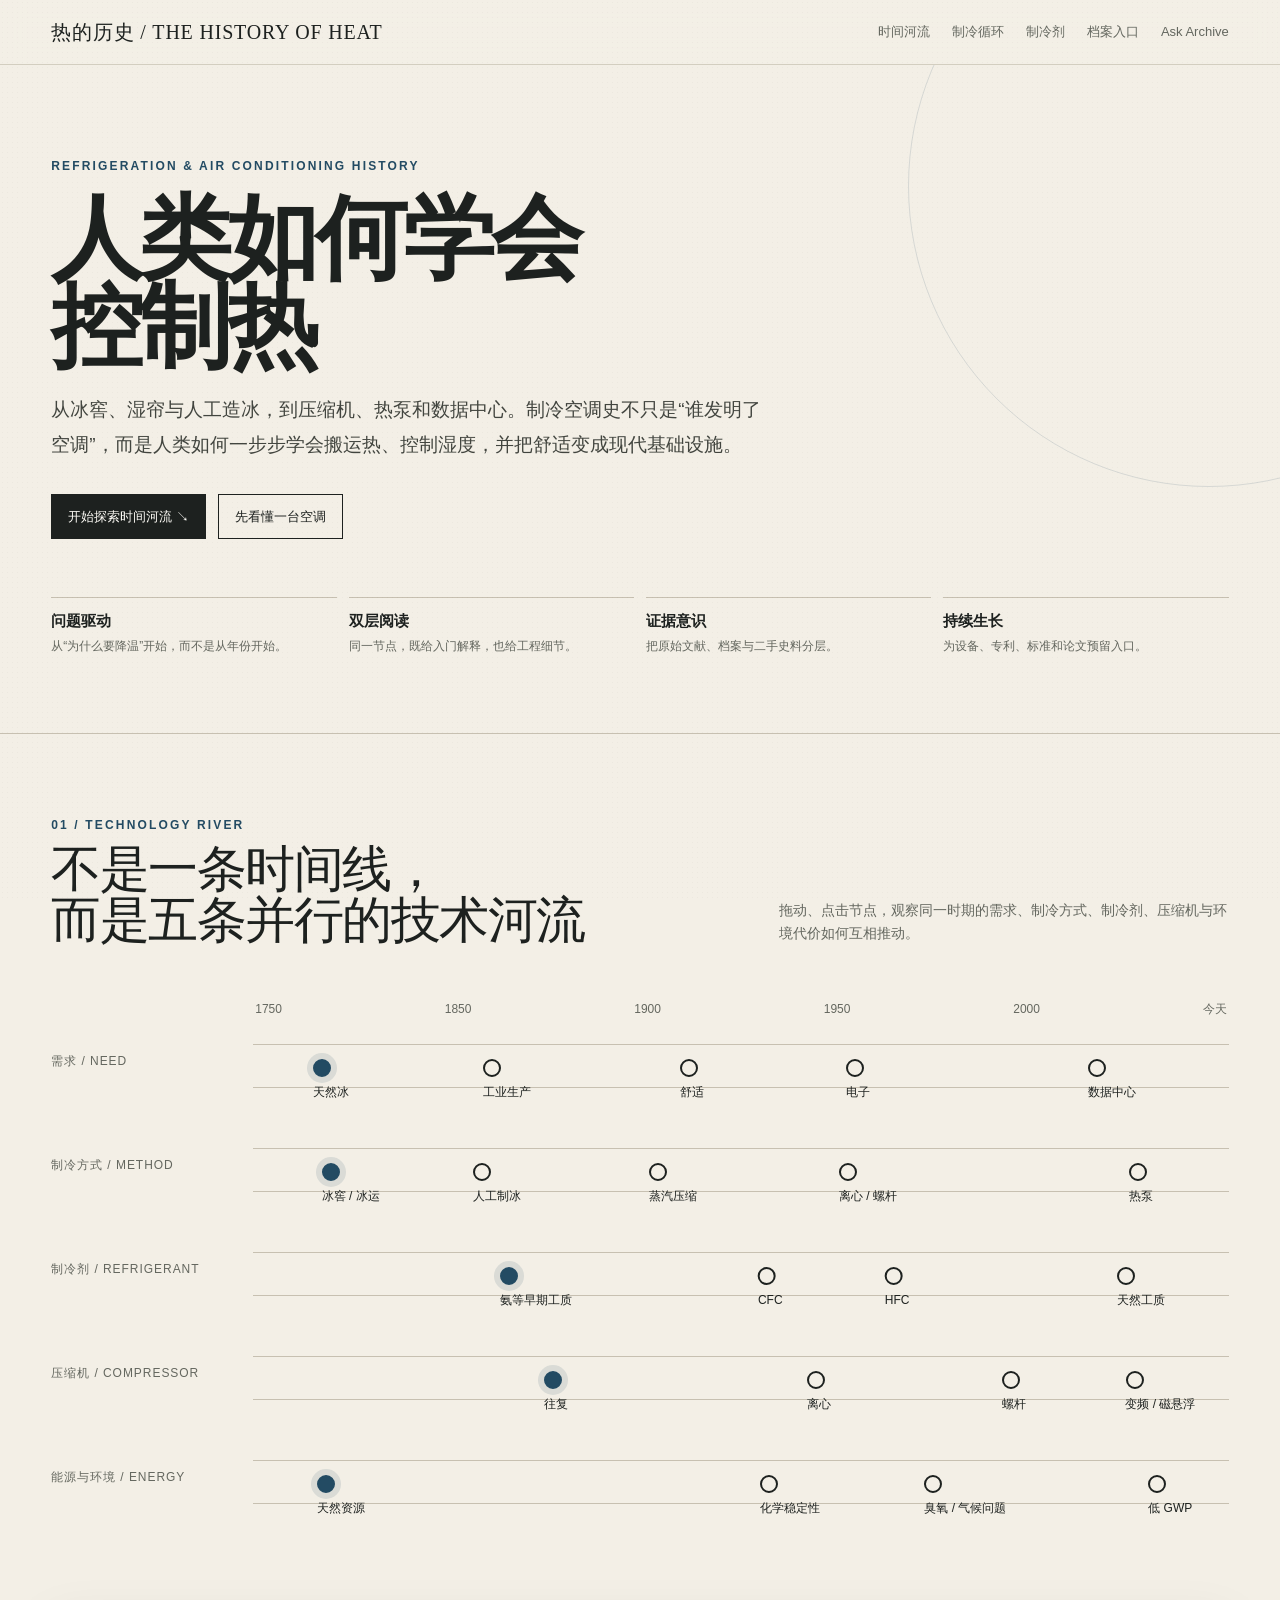
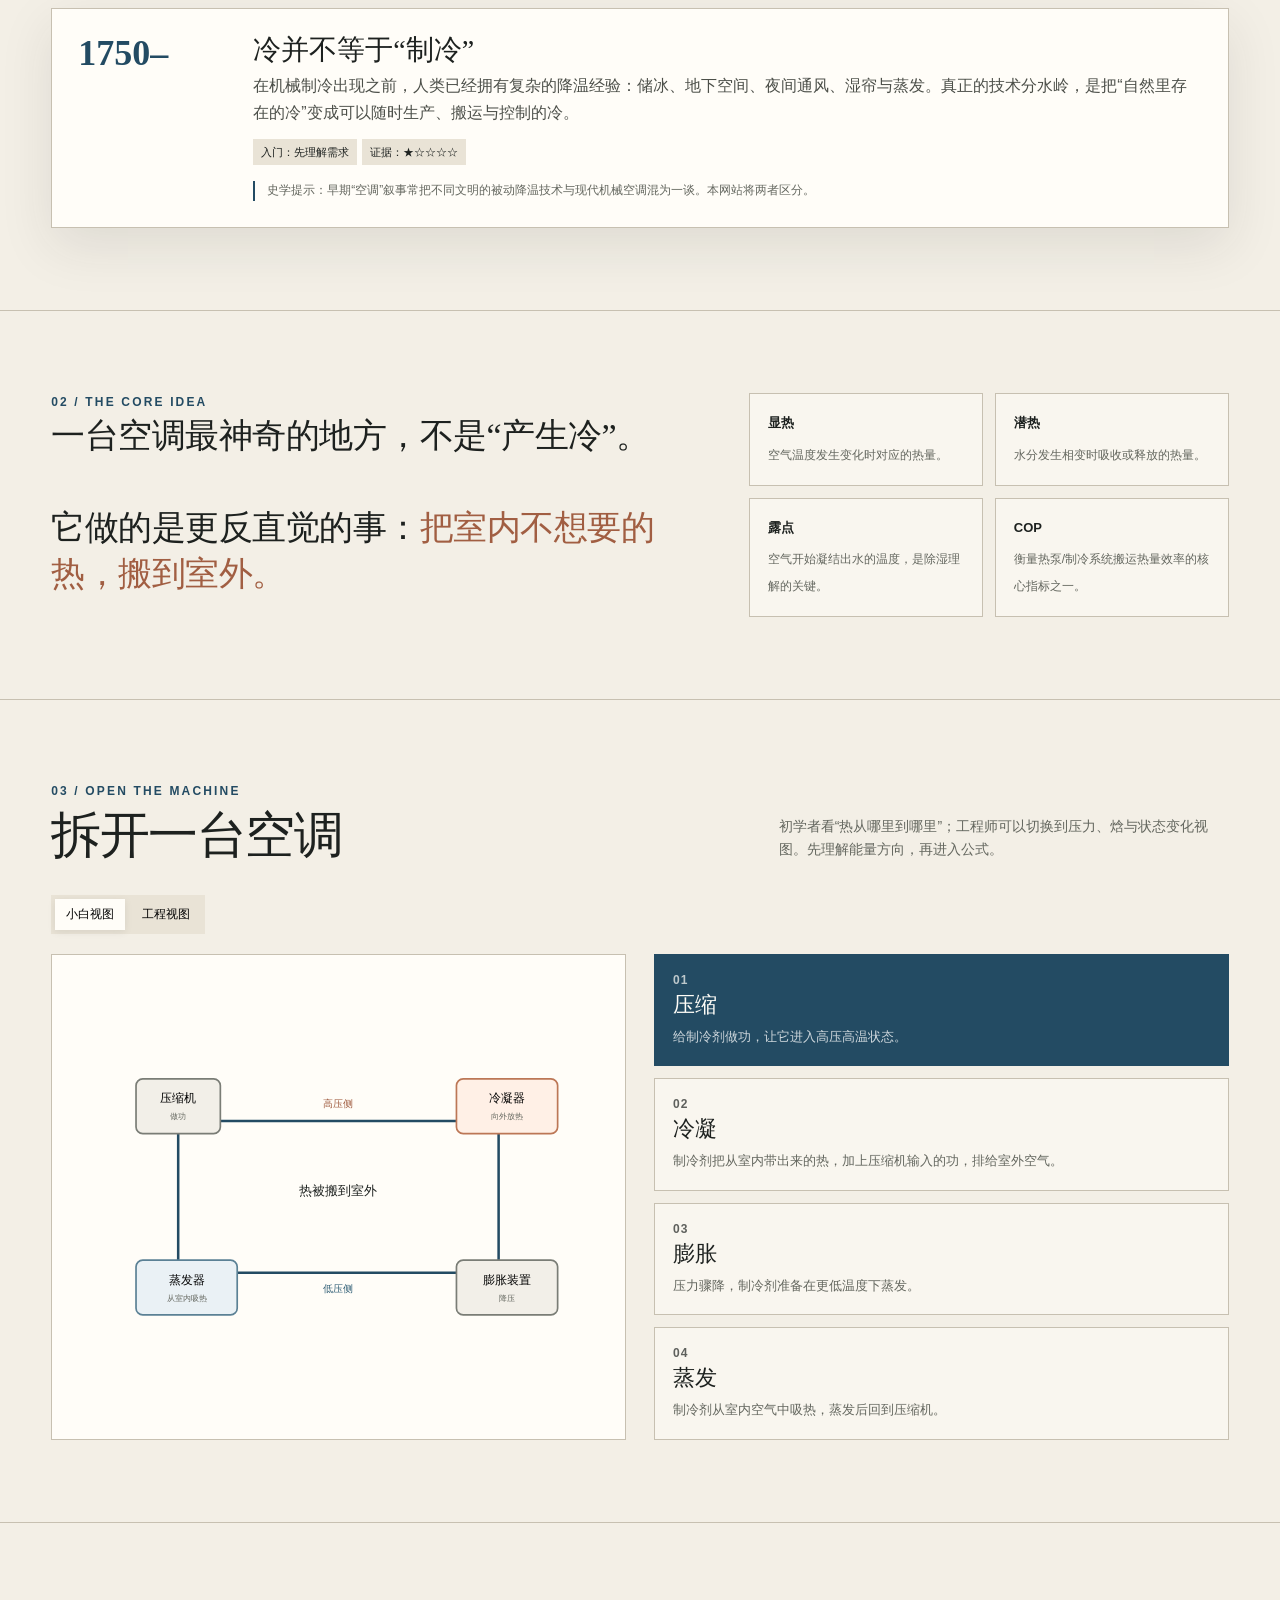
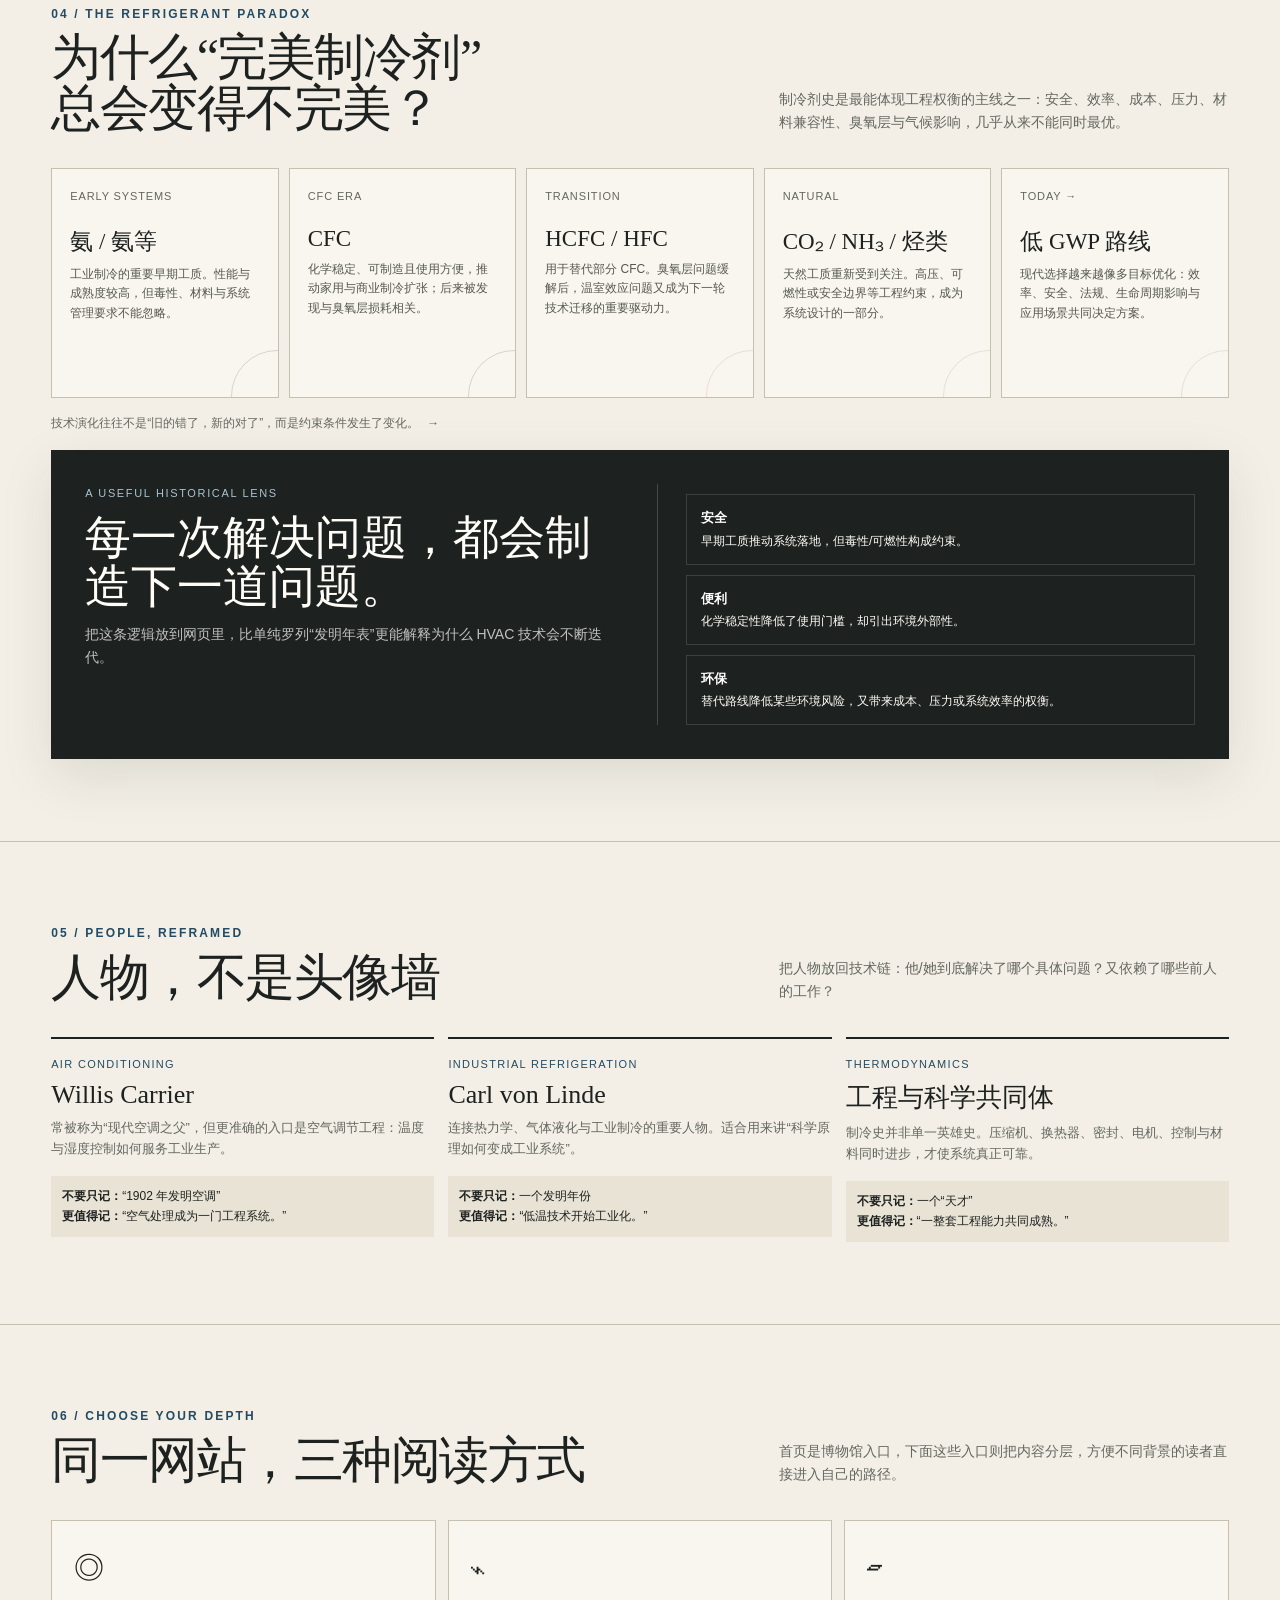
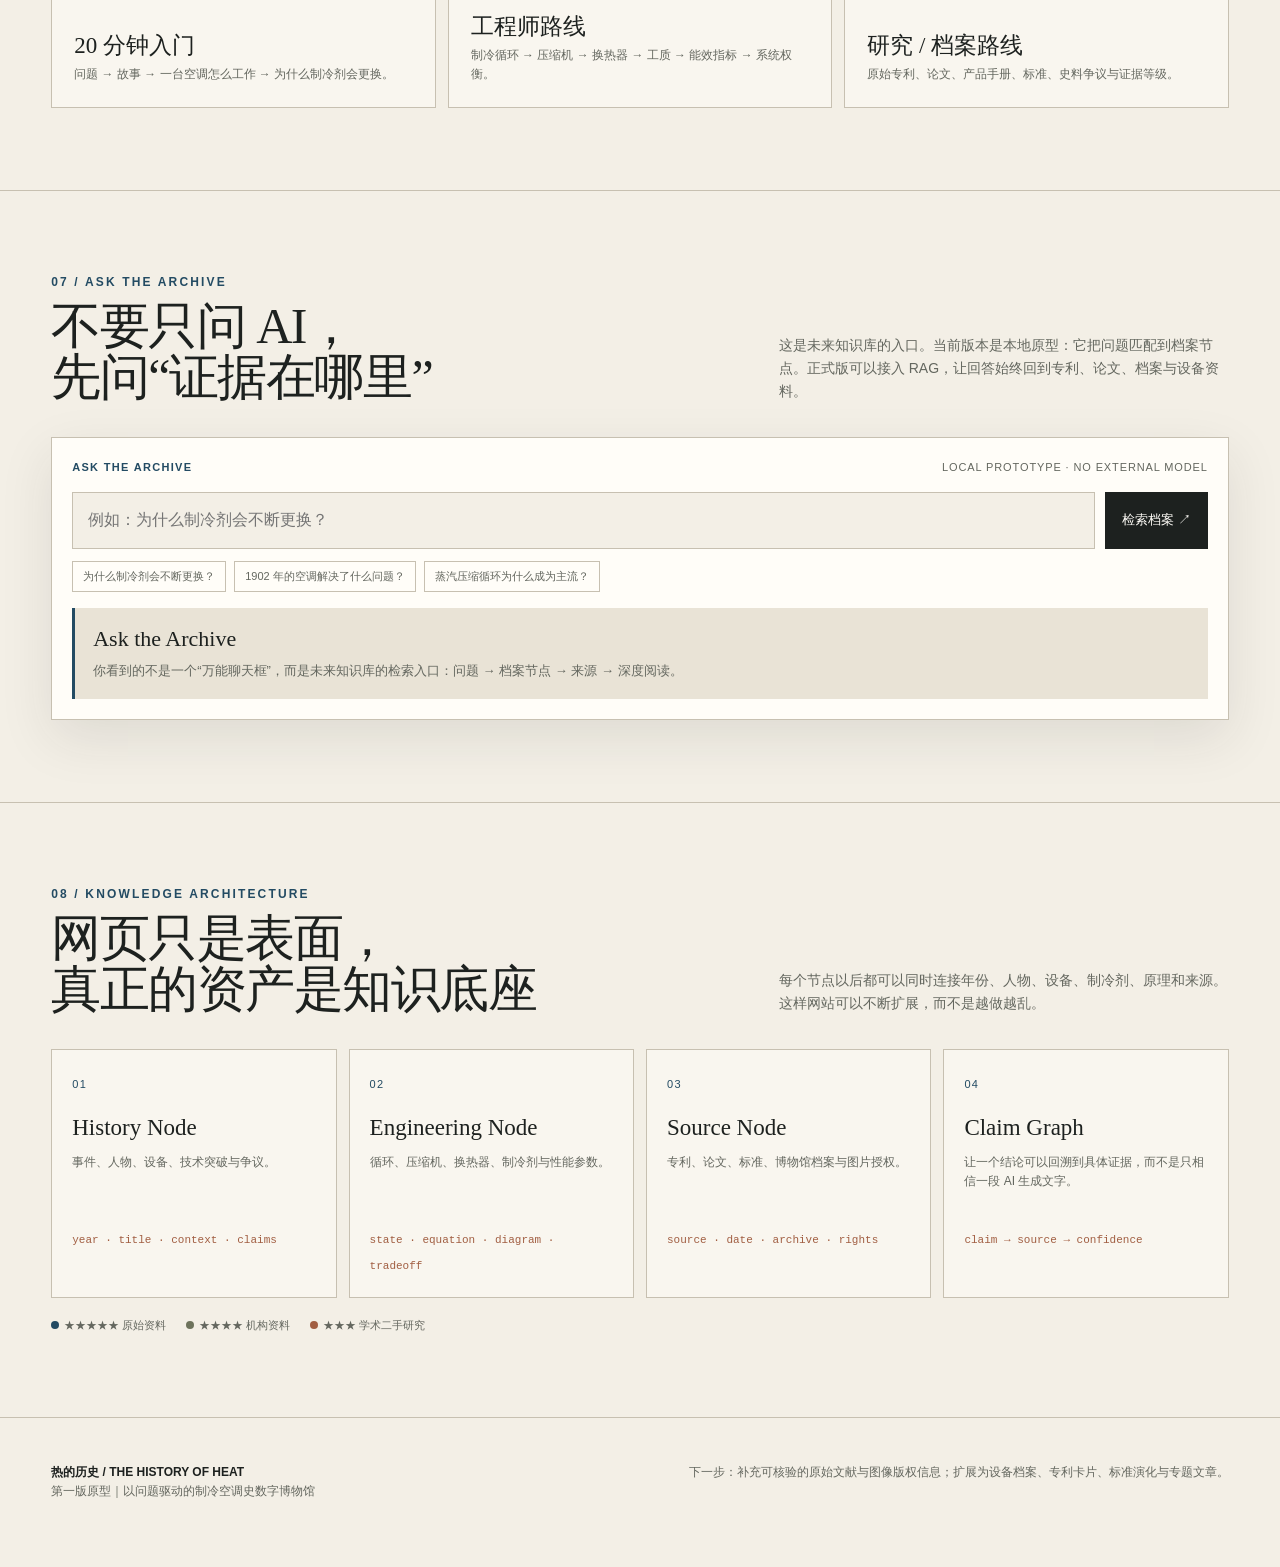
==== index.html @ d1cac8f5 "Add files via upload Cooling Archive An open knowledge system for the history of cooling." ====
<!doctype html>
<html lang="zh-CN">
<head>
  <meta charset="utf-8" />
  <meta name="viewport" content="width=device-width, initial-scale=1" />
  <title>人类如何学会控制热｜制冷与空调史</title>
  <meta name="description" content="一部从天然冰到热泵、从湿度控制到数据中心冷却的制冷与空调技术史。" />
  <style>
    :root{
      --paper:#f3efe6;
      --paper2:#e9e3d6;
      --ink:#1d211f;
      --muted:#64675f;
      --line:#c7c0b1;
      --blue:#234b63;
      --blue2:#315f76;
      --rust:#a15e42;
      --olive:#6d735c;
      --white:#fffdf8;
      --shadow:0 18px 50px rgba(35,40,35,.10);
      --serif: Georgia, "Times New Roman", "Noto Serif SC", serif;
      --sans: Inter, ui-sans-serif, -apple-system, BlinkMacSystemFont, "Segoe UI", "PingFang SC", "Hiragino Sans GB", "Microsoft YaHei", sans-serif;
    }
    *{box-sizing:border-box}
    html{scroll-behavior:smooth}
    body{margin:0;background:var(--paper);color:var(--ink);font-family:var(--sans);line-height:1.65}
    a{color:inherit}
    .wrap{width:min(1180px,92vw);margin:auto}
    .grain{position:fixed;inset:0;pointer-events:none;opacity:.14;mix-blend-mode:multiply;background-image:radial-gradient(rgba(0,0,0,.18) .5px, transparent .5px);background-size:5px 5px;z-index:50}
    nav{position:sticky;top:0;z-index:40;background:rgba(243,239,230,.88);backdrop-filter:blur(12px);border-bottom:1px solid rgba(199,192,177,.7)}
    nav .bar{display:flex;align-items:center;justify-content:space-between;min-height:64px}
    .brand{font-family:var(--serif);font-size:20px;letter-spacing:.04em}
    .navlinks{display:flex;gap:22px;font-size:13px;color:var(--muted)}
    .navlinks a{text-decoration:none}
    .navlinks a:hover{color:var(--blue)}
    .hero{padding:92px 0 76px;position:relative;overflow:hidden}
    .hero:after{content:"";position:absolute;width:600px;height:600px;border:1px solid rgba(35,75,99,.14);border-radius:50%;right:-230px;top:-180px}
    .eyebrow{font-size:12px;letter-spacing:.18em;text-transform:uppercase;color:var(--blue);font-weight:700}
    h1{font:600 clamp(46px,8vw,92px)/.96 var(--serif);letter-spacing:-.045em;max-width:900px;margin:18px 0 22px}
    .hero p{font-size:19px;line-height:1.8;max-width:720px;color:#42453f;margin:0}
    .hero-actions{display:flex;gap:12px;flex-wrap:wrap;margin-top:32px}
    .btn{display:inline-flex;align-items:center;gap:8px;padding:11px 16px;border:1px solid var(--ink);text-decoration:none;font-size:13px;transition:.2s;background:transparent;cursor:pointer}
    .btn.primary{background:var(--ink);color:var(--white)}
    .btn:hover{transform:translateY(-2px)}
    .hero-meta{display:grid;grid-template-columns:repeat(4,1fr);gap:12px;margin-top:58px}
    .meta{border-top:1px solid var(--line);padding-top:11px;font-size:12px;color:var(--muted)}
    .meta strong{display:block;color:var(--ink);font-size:15px;margin-bottom:3px}

    section{padding:82px 0;border-top:1px solid var(--line)}
    .section-head{display:flex;justify-content:space-between;gap:32px;align-items:end;margin-bottom:34px}
    .section-head h2{font:500 clamp(30px,4vw,50px)/1.02 var(--serif);letter-spacing:-.03em;margin:8px 0 0}
    .section-head p{max-width:450px;margin:0;color:var(--muted);font-size:14px}

    .river{position:relative;overflow-x:auto;padding:20px 0 30px}
    .river-inner{min-width:1040px;display:grid;grid-template-columns:180px 1fr;gap:22px}
    .river-labels{display:grid;grid-template-rows:repeat(5,104px);padding-top:10px}
    .river-label{font-size:12px;color:var(--muted);display:flex;align-items:center;text-transform:uppercase;letter-spacing:.08em}
    .tracks{position:relative}
    .years{height:44px;display:flex;justify-content:space-between;color:var(--muted);font-size:12px;padding:0 2px}
    .track{position:relative;height:104px;border-top:1px solid var(--line)}
    .track .flow{position:absolute;left:0;right:0;top:42px;height:1px;background:var(--line)}
    .node{position:absolute;top:14px;transform:translateX(-50%);cursor:pointer}
    .node i{display:block;width:18px;height:18px;border:2px solid var(--ink);border-radius:50%;background:var(--paper);transition:.2s}
    .node span{display:block;margin-top:6px;white-space:nowrap;font-size:12px;color:var(--ink)}
    .node:hover i,.node.active i{background:var(--blue);border-color:var(--blue);box-shadow:0 0 0 6px rgba(35,75,99,.12)}
    .timeline-card{margin-top:14px;background:var(--white);border:1px solid var(--line);box-shadow:var(--shadow);padding:26px;display:grid;grid-template-columns:150px 1fr;gap:25px}
    .timeline-card .date{font:600 36px/1 var(--serif);color:var(--blue)}
    .timeline-card h3{margin:0 0 8px;font:500 28px/1.1 var(--serif)}
    .timeline-card p{margin:0;color:#4c4f49}
    .tag{display:inline-flex;align-items:center;padding:4px 8px;background:var(--paper2);font-size:11px;margin-top:13px;margin-right:5px}
    .evidence{border-left:2px solid var(--blue);padding-left:12px;margin-top:16px;font-size:12px;color:var(--muted)}

    .split{display:grid;grid-template-columns:1.15fr .85fr;gap:48px;align-items:start}
    .story{font:400 clamp(22px,2.7vw,34px)/1.35 var(--serif);letter-spacing:-.015em}
    .story em{font-style:normal;color:var(--rust)}
    .fact-grid{display:grid;grid-template-columns:1fr 1fr;gap:12px}
    .fact{border:1px solid var(--line);padding:18px;background:rgba(255,253,248,.45)}
    .fact b{display:block;font-size:13px;margin-bottom:7px}
    .fact span{font-size:12px;color:var(--muted)}

    .cycle{display:grid;grid-template-columns:1fr 1fr;gap:28px}
    .cycle-graphic{position:relative;min-height:470px;border:1px solid var(--line);background:var(--white);overflow:hidden}
    .cycle-graphic svg{position:absolute;inset:25px;width:calc(100% - 50px);height:calc(100% - 50px)}
    .hot{fill:#fff0e6;stroke:#bc7756}.cold{fill:#eaf1f5;stroke:#5b8195}.neutral{fill:#f2efe8;stroke:#7a7d76}
    .component{cursor:pointer;transition:.2s}.component:hover{filter:brightness(.98);transform:translateY(-1px)}
    .cycle-notes{display:grid;gap:12px}
    .cycle-note{border:1px solid var(--line);padding:18px;background:rgba(255,253,248,.55);cursor:pointer}
    .cycle-note.active{background:var(--blue);color:var(--white);border-color:var(--blue)}
    .cycle-note .num{font:600 12px var(--sans);letter-spacing:.08em;opacity:.7}
    .cycle-note h3{margin:3px 0 6px;font:500 22px var(--serif)}
    .cycle-note p{margin:0;font-size:13px;color:var(--muted)}
    .cycle-note.active p{color:rgba(255,255,255,.78)}
    .toggle{display:flex;gap:6px;background:var(--paper2);padding:4px;width:max-content;margin-bottom:20px}
    .toggle button{border:0;background:transparent;padding:7px 11px;font-size:12px;cursor:pointer}
    .toggle button.active{background:var(--white);box-shadow:0 2px 8px rgba(0,0,0,.08)}

    .refrig-grid{display:grid;grid-template-columns:repeat(5,1fr);gap:10px}
    .refrig{min-height:230px;border:1px solid var(--line);padding:18px;background:rgba(255,253,248,.55);position:relative;overflow:hidden}
    .refrig .era{font-size:11px;color:var(--muted);letter-spacing:.08em}
    .refrig h3{font:500 23px var(--serif);margin:20px 0 8px}
    .refrig p{font-size:12px;color:#555850;margin:0}
    .refrig:after{content:"";position:absolute;width:90px;height:90px;border:1px solid currentColor;border-radius:50%;right:-45px;bottom:-45px;opacity:.16}
    .refrig.risk:after{color:var(--rust)}
    .refrig.current:after{color:var(--olive)}
    .arrowline{display:flex;align-items:center;gap:8px;margin:16px 0;color:var(--muted);font-size:12px}
    .arrowline:after{content:"→"}

    .contradiction{background:var(--ink);color:var(--white);padding:34px;display:grid;grid-template-columns:1fr 1fr;gap:34px;box-shadow:var(--shadow)}
    .contradiction .kicker{color:#a9c4d1;font-size:11px;letter-spacing:.15em;text-transform:uppercase}
    .contradiction h3{font:500 clamp(28px,4vw,46px)/1.05 var(--serif);margin:12px 0}
    .contradiction p{color:rgba(255,255,255,.72);margin:0;font-size:14px}
    .contradiction .right{border-left:1px solid rgba(255,255,255,.18);padding-left:28px}
    .mini-path{display:grid;gap:10px;margin-top:10px}
    .mini-step{padding:12px 14px;border:1px solid rgba(255,255,255,.14);font-size:12px}
    .mini-step strong{display:block;color:#fff;font-size:13px;margin-bottom:3px}

    .people{display:grid;grid-template-columns:repeat(3,1fr);gap:14px}
    .person{border-top:2px solid var(--ink);padding-top:16px}
    .person .role{font-size:11px;color:var(--blue);letter-spacing:.12em;text-transform:uppercase}
    .person h3{font:500 26px var(--serif);margin:7px 0}
    .person p{font-size:13px;color:var(--muted);margin:0 0 16px}
    .person .instead{padding:11px;background:var(--paper2);font-size:12px}

    .paths{display:grid;grid-template-columns:repeat(3,1fr);gap:12px}
    .path{padding:22px;border:1px solid var(--line);background:rgba(255,253,248,.45);text-decoration:none;min-height:170px;display:flex;flex-direction:column;justify-content:space-between}
    .path:hover{background:var(--white);box-shadow:var(--shadow);transform:translateY(-2px);transition:.2s}
    .path .icon{font-size:30px}
    .path h3{font:500 23px var(--serif);margin:18px 0 4px}
    .path p{font-size:12px;color:var(--muted);margin:0}

    .ask-wrap{}
.askbox{border:1px solid var(--line);background:var(--white);padding:20px;box-shadow:var(--shadow)}
.asktop{display:flex;justify-content:space-between;gap:20px;font-size:11px;letter-spacing:.12em;color:var(--blue);font-weight:700}.status{color:var(--muted);font-weight:500;letter-spacing:.08em}
.askrow{display:flex;gap:10px;margin-top:16px}.askrow input{flex:1;padding:14px 15px;border:1px solid var(--line);background:var(--paper);font:inherit;outline:none}.askrow input:focus{border-color:var(--blue)}
.suggestions{display:flex;flex-wrap:wrap;gap:8px;margin:12px 0}.suggestions button{border:1px solid var(--line);background:transparent;padding:7px 10px;font-size:11px;color:var(--muted);cursor:pointer}.suggestions button:hover{color:var(--ink);background:var(--paper2)}
.answer{margin-top:16px;padding:18px;background:var(--paper2);border-left:3px solid var(--blue)}.answer strong{font:500 22px var(--serif)}.answer p{margin:6px 0 0;color:var(--muted);font-size:13px}
.arch-grid{display:grid;grid-template-columns:repeat(4,1fr);gap:12px}.arch-card{border:1px solid var(--line);background:rgba(255,253,248,.55);padding:20px;min-height:190px}.arch-num{font-size:11px;letter-spacing:.12em;color:var(--blue)}.arch-card h3{font:500 23px var(--serif);margin:18px 0 8px}.arch-card p{font-size:12px;color:var(--muted);min-height:60px}.arch-card code{font:11px ui-monospace,SFMono-Regular,Menlo,monospace;color:var(--rust)}.source-legend{display:flex;gap:20px;flex-wrap:wrap;margin-top:18px;color:var(--muted);font-size:11px}.dot{display:inline-block;width:8px;height:8px;border-radius:50%;margin-right:5px;background:var(--line)}.dot.five{background:var(--blue)}.dot.four{background:var(--olive)}.dot.three{background:var(--rust)}
footer{padding:45px 0 65px;border-top:1px solid var(--line);color:var(--muted);font-size:12px}
    footer .foot{display:flex;justify-content:space-between;gap:20px;align-items:flex-start}

    @media (max-width:900px){
      .arch-grid{grid-template-columns:1fr 1fr}
      .hero-meta{grid-template-columns:1fr 1fr}
      .split,.cycle,.contradiction{grid-template-columns:1fr}
      .refrig-grid{grid-template-columns:1fr 1fr}
      .people,.paths{grid-template-columns:1fr}
      .contradiction .right{border-left:0;border-top:1px solid rgba(255,255,255,.18);padding-left:0;padding-top:26px}
      .river-inner{grid-template-columns:120px 1fr}
    }
    @media (max-width:620px){
      .arch-grid{grid-template-columns:1fr}
      .askrow{flex-direction:column}
      .navlinks{display:none}
      .hero{padding-top:62px}
      .hero-meta{grid-template-columns:1fr 1fr}
      .timeline-card{grid-template-columns:1fr}
      .fact-grid,.refrig-grid{grid-template-columns:1fr}
      .cycle-graphic{min-height:380px}
      footer .foot{flex-direction:column}
    }
  </style>
</head>
<body>
<div class="grain"></div>
<nav>
  <div class="wrap bar">
    <div class="brand">热的历史 / THE HISTORY OF HEAT</div>
    <div class="navlinks">
      <a href="#river">时间河流</a>
      <a href="#cycle">制冷循环</a>
      <a href="#refrigerants">制冷剂</a>
      <a href="#archive">档案入口</a><a href="#ask">Ask Archive</a>
    </div>
  </div>
</nav>

<header class="hero">
  <div class="wrap">
    <div class="eyebrow">Refrigeration & Air Conditioning History</div>
    <h1>人类如何学会<br>控制热</h1>
    <p>从冰窖、湿帘与人工造冰，到压缩机、热泵和数据中心。制冷空调史不只是“谁发明了空调”，而是人类如何一步步学会搬运热、控制湿度，并把舒适变成现代基础设施。</p>
    <div class="hero-actions">
      <a class="btn primary" href="#river">开始探索时间河流 ↘</a>
      <a class="btn" href="#cycle">先看懂一台空调</a>
    </div>
    <div class="hero-meta">
      <div class="meta"><strong>问题驱动</strong>从“为什么要降温”开始，而不是从年份开始。</div>
      <div class="meta"><strong>双层阅读</strong>同一节点，既给入门解释，也给工程细节。</div>
      <div class="meta"><strong>证据意识</strong>把原始文献、档案与二手史料分层。</div>
      <div class="meta"><strong>持续生长</strong>为设备、专利、标准和论文预留入口。</div>
    </div>
  </div>
</header>

<section id="river">
  <div class="wrap">
    <div class="section-head">
      <div><div class="eyebrow">01 / Technology River</div><h2>不是一条时间线，<br>而是五条并行的技术河流</h2></div>
      <p>拖动、点击节点，观察同一时期的需求、制冷方式、制冷剂、压缩机与环境代价如何互相推动。</p>
    </div>
    <div class="river">
      <div class="river-inner">
        <div class="river-labels">
          <div class="river-label">需求 / Need</div>
          <div class="river-label">制冷方式 / Method</div>
          <div class="river-label">制冷剂 / Refrigerant</div>
          <div class="river-label">压缩机 / Compressor</div>
          <div class="river-label">能源与环境 / Energy</div>
        </div>
        <div class="tracks">
          <div class="years"><span>1750</span><span>1850</span><span>1900</span><span>1950</span><span>2000</span><span>今天</span></div>
          <div class="track"><div class="flow"></div><div class="node active" style="left:8%" data-id="ice"><i></i><span>天然冰</span></div><div class="node" style="left:26%" data-id="factory"><i></i><span>工业生产</span></div><div class="node" style="left:45%" data-id="comfort"><i></i><span>舒适</span></div><div class="node" style="left:62%" data-id="electronics"><i></i><span>电子</span></div><div class="node" style="left:88%" data-id="dc"><i></i><span>数据中心</span></div></div>
          <div class="track"><div class="flow"></div><div class="node active" style="left:10%" data-id="ice"><i></i><span>冰窖 / 冰运</span></div><div class="node" style="left:25%" data-id="factory"><i></i><span>人工制冰</span></div><div class="node" style="left:43%" data-id="compress"><i></i><span>蒸汽压缩</span></div><div class="node" style="left:63%" data-id="centrifugal"><i></i><span>离心 / 螺杆</span></div><div class="node" style="left:91%" data-id="heatpump"><i></i><span>热泵</span></div></div>
          <div class="track"><div class="flow"></div><div class="node active" style="left:29%" data-id="factory"><i></i><span>氨等早期工质</span></div><div class="node" style="left:53%" data-id="cfc"><i></i><span>CFC</span></div><div class="node" style="left:66%" data-id="hfc"><i></i><span>HFC</span></div><div class="node" style="left:91%" data-id="natural"><i></i><span>天然工质</span></div></div>
          <div class="track"><div class="flow"></div><div class="node active" style="left:31%" data-id="factory"><i></i><span>往复</span></div><div class="node" style="left:58%" data-id="centrifugal"><i></i><span>离心</span></div><div class="node" style="left:78%" data-id="centrifugal"><i></i><span>螺杆</span></div><div class="node" style="left:93%" data-id="dc"><i></i><span>变频 / 磁悬浮</span></div></div>
          <div class="track"><div class="flow"></div><div class="node active" style="left:9%" data-id="ice"><i></i><span>天然资源</span></div><div class="node" style="left:55%" data-id="cfc"><i></i><span>化学稳定性</span></div><div class="node" style="left:73%" data-id="hfc"><i></i><span>臭氧 / 气候问题</span></div><div class="node" style="left:94%" data-id="natural"><i></i><span>低 GWP</span></div></div>
        </div>
      </div>
    </div>
    <div id="timelineCard" class="timeline-card">
      <div class="date">1750–</div>
      <div><h3>冷并不等于“制冷”</h3><p>在机械制冷出现之前，人类已经拥有复杂的降温经验：储冰、地下空间、夜间通风、湿帘与蒸发。真正的技术分水岭，是把“自然里存在的冷”变成可以随时生产、搬运与控制的冷。</p><div><span class="tag">入门：先理解需求</span><span class="tag">证据：★☆☆☆☆</span></div><div class="evidence">史学提示：早期“空调”叙事常把不同文明的被动降温技术与现代机械空调混为一谈。本网站将两者区分。</div></div>
    </div>
  </div>
</section>

<section>
  <div class="wrap split">
    <div>
      <div class="eyebrow">02 / The Core Idea</div>
      <div class="story">一台空调最神奇的地方，不是“产生冷”。<br><br>它做的是更反直觉的事：<em>把室内不想要的热，搬到室外。</em></div>
    </div>
    <div class="fact-grid">
      <div class="fact"><b>显热</b><span>空气温度发生变化时对应的热量。</span></div>
      <div class="fact"><b>潜热</b><span>水分发生相变时吸收或释放的热量。</span></div>
      <div class="fact"><b>露点</b><span>空气开始凝结出水的温度，是除湿理解的关键。</span></div>
      <div class="fact"><b>COP</b><span>衡量热泵/制冷系统搬运热量效率的核心指标之一。</span></div>
    </div>
  </div>
</section>

<section id="cycle">
  <div class="wrap">
    <div class="section-head">
      <div><div class="eyebrow">03 / Open the Machine</div><h2>拆开一台空调</h2></div>
      <p>初学者看“热从哪里到哪里”；工程师可以切换到压力、焓与状态变化视图。先理解能量方向，再进入公式。</p>
    </div>
    <div class="toggle" aria-label="view toggle"><button class="active" data-view="simple">小白视图</button><button data-view="engineering">工程视图</button></div>
    <div class="cycle">
      <div class="cycle-graphic">
        <svg viewBox="0 0 620 420" role="img" aria-label="简化蒸汽压缩制冷循环">
          <defs>
            <marker id="arrow" markerWidth="8" markerHeight="8" refX="5" refY="3" orient="auto"><path d="M0,0 L0,6 L6,3 z" fill="#234b63"/></marker>
          </defs>
          <path d="M120 120 H500" stroke="#234b63" stroke-width="3" fill="none" marker-end="url(#arrow)"/>
          <path d="M500 120 V300" stroke="#234b63" stroke-width="3" fill="none" marker-end="url(#arrow)"/>
          <path d="M500 300 H120" stroke="#234b63" stroke-width="3" fill="none" marker-end="url(#arrow)"/>
          <path d="M120 300 V120" stroke="#234b63" stroke-width="3" fill="none" marker-end="url(#arrow)"/>
          <g class="component" data-part="compressor"><rect x="70" y="70" width="100" height="65" rx="8" class="neutral" stroke-width="2"/><text x="120" y="98" text-anchor="middle" font-size="14">压缩机</text><text id="compSub" x="120" y="118" text-anchor="middle" font-size="10" fill="#64675f">做功</text></g>
          <g class="component" data-part="condenser"><rect x="450" y="70" width="120" height="65" rx="8" class="hot" stroke-width="2"/><text x="510" y="98" text-anchor="middle" font-size="14">冷凝器</text><text id="condSub" x="510" y="118" text-anchor="middle" font-size="10" fill="#64675f">向外放热</text></g>
          <g class="component" data-part="expansion"><rect x="450" y="285" width="120" height="65" rx="8" class="neutral" stroke-width="2"/><text x="510" y="313" text-anchor="middle" font-size="14">膨胀装置</text><text id="expSub" x="510" y="333" text-anchor="middle" font-size="10" fill="#64675f">降压</text></g>
          <g class="component" data-part="evaporator"><rect x="70" y="285" width="120" height="65" rx="8" class="cold" stroke-width="2"/><text x="130" y="313" text-anchor="middle" font-size="14">蒸发器</text><text id="evapSub" x="130" y="333" text-anchor="middle" font-size="10" fill="#64675f">从室内吸热</text></g>
          <text x="310" y="103" text-anchor="middle" font-size="12" fill="#a15e42">高压侧</text>
          <text x="310" y="323" text-anchor="middle" font-size="12" fill="#315f76">低压侧</text>
          <text id="viewCaption" x="310" y="208" text-anchor="middle" font-size="16" fill="#1d211f">热被搬到室外</text>
        </svg>
      </div>
      <div class="cycle-notes">
        <div class="cycle-note active" data-part="compressor"><div class="num">01</div><h3>压缩</h3><p class="simple">给制冷剂做功，让它进入高压高温状态。</p><p class="eng" style="display:none">理想化模型可近似等熵压缩；实际系统需考虑等熵效率、过热度、排气温度等。</p></div>
        <div class="cycle-note" data-part="condenser"><div class="num">02</div><h3>冷凝</h3><p class="simple">制冷剂把从室内带出来的热，加上压缩机输入的功，排给室外空气。</p><p class="eng" style="display:none">高压制冷剂在冷凝器中放热并相变；热侧能力可视为 Q̇cond ≈ Q̇evap + Ẇcomp。</p></div>
        <div class="cycle-note" data-part="expansion"><div class="num">03</div><h3>膨胀</h3><p class="simple">压力骤降，制冷剂准备在更低温度下蒸发。</p><p class="eng" style="display:none">典型节流过程近似等焓：h₃ ≈ h₄；闪蒸气比例与工质性质相关。</p></div>
        <div class="cycle-note" data-part="evaporator"><div class="num">04</div><h3>蒸发</h3><p class="simple">制冷剂从室内空气中吸热，蒸发后回到压缩机。</p><p class="eng" style="display:none">关键变量包括蒸发温度、过热度、换热端温差与空气侧含湿量，除湿时还会发生凝结潜热释放。</p></div>
      </div>
    </div>
  </div>
</section>

<section id="refrigerants">
  <div class="wrap">
    <div class="section-head">
      <div><div class="eyebrow">04 / The Refrigerant Paradox</div><h2>为什么“完美制冷剂”<br>总会变得不完美？</h2></div>
      <p>制冷剂史是最能体现工程权衡的主线之一：安全、效率、成本、压力、材料兼容性、臭氧层与气候影响，几乎从来不能同时最优。</p>
    </div>
    <div class="refrig-grid">
      <article class="refrig"><div class="era">EARLY SYSTEMS</div><h3>氨 / 氨等</h3><p>工业制冷的重要早期工质。性能与成熟度较高，但毒性、材料与系统管理要求不能忽略。</p></article>
      <article class="refrig"><div class="era">CFC ERA</div><h3>CFC</h3><p>化学稳定、可制造且使用方便，推动家用与商业制冷扩张；后来被发现与臭氧层损耗相关。</p></article>
      <article class="refrig risk"><div class="era">TRANSITION</div><h3>HCFC / HFC</h3><p>用于替代部分 CFC。臭氧层问题缓解后，温室效应问题又成为下一轮技术迁移的重要驱动力。</p></article>
      <article class="refrig current"><div class="era">NATURAL</div><h3>CO₂ / NH₃ / 烃类</h3><p>天然工质重新受到关注。高压、可燃性或安全边界等工程约束，成为系统设计的一部分。</p></article>
      <article class="refrig current"><div class="era">TODAY →</div><h3>低 GWP 路线</h3><p>现代选择越来越像多目标优化：效率、安全、法规、生命周期影响与应用场景共同决定方案。</p></article>
    </div>
    <div class="arrowline">技术演化往往不是“旧的错了，新的对了”，而是约束条件发生了变化。</div>
    <div class="contradiction">
      <div><div class="kicker">A useful historical lens</div><h3>每一次解决问题，都会制造下一道问题。</h3><p>把这条逻辑放到网页里，比单纯罗列“发明年表”更能解释为什么 HVAC 技术会不断迭代。</p></div>
      <div class="right"><div class="mini-path">
        <div class="mini-step"><strong>安全</strong>早期工质推动系统落地，但毒性/可燃性构成约束。</div>
        <div class="mini-step"><strong>便利</strong>化学稳定性降低了使用门槛，却引出环境外部性。</div>
        <div class="mini-step"><strong>环保</strong>替代路线降低某些环境风险，又带来成本、压力或系统效率的权衡。</div>
      </div></div>
    </div>
  </div>
</section>

<section>
  <div class="wrap">
    <div class="section-head">
      <div><div class="eyebrow">05 / People, Reframed</div><h2>人物，不是头像墙</h2></div>
      <p>把人物放回技术链：他/她到底解决了哪个具体问题？又依赖了哪些前人的工作？</p>
    </div>
    <div class="people">
      <article class="person"><div class="role">Air conditioning</div><h3>Willis Carrier</h3><p>常被称为“现代空调之父”，但更准确的入口是空气调节工程：温度与湿度控制如何服务工业生产。</p><div class="instead"><b>不要只记：</b>“1902 年发明空调”<br><b>更值得记：</b>“空气处理成为一门工程系统。”</div></article>
      <article class="person"><div class="role">Industrial refrigeration</div><h3>Carl von Linde</h3><p>连接热力学、气体液化与工业制冷的重要人物。适合用来讲“科学原理如何变成工业系统”。</p><div class="instead"><b>不要只记：</b>一个发明年份<br><b>更值得记：</b>“低温技术开始工业化。”</div></article>
      <article class="person"><div class="role">Thermodynamics</div><h3>工程与科学共同体</h3><p>制冷史并非单一英雄史。压缩机、换热器、密封、电机、控制与材料同时进步，才使系统真正可靠。</p><div class="instead"><b>不要只记：</b>一个“天才”<br><b>更值得记：</b>“一整套工程能力共同成熟。”</div></article>
    </div>
  </div>
</section>

<section id="archive">
  <div class="wrap">
    <div class="section-head">
      <div><div class="eyebrow">06 / Choose Your Depth</div><h2>同一网站，三种阅读方式</h2></div>
      <p>首页是博物馆入口，下面这些入口则把内容分层，方便不同背景的读者直接进入自己的路径。</p>
    </div>
    <div class="paths">
      <a class="path" href="#river"><div class="icon">◎</div><div><h3>20 分钟入门</h3><p>问题 → 故事 → 一台空调怎么工作 → 为什么制冷剂会更换。</p></div></a>
      <a class="path" href="#cycle"><div class="icon">⌁</div><div><h3>工程师路线</h3><p>制冷循环 → 压缩机 → 换热器 → 工质 → 能效指标 → 系统权衡。</p></div></a>
      <a class="path" href="#refrigerants"><div class="icon">▱</div><div><h3>研究 / 档案路线</h3><p>原始专利、论文、产品手册、标准、史料争议与证据等级。</p></div></a>
    </div>
  </div>
</section>

<section id="ask">
  <div class="wrap ask-wrap">
    <div class="section-head">
      <div><div class="eyebrow">07 / Ask the Archive</div><h2>不要只问 AI，<br>先问“证据在哪里”</h2></div>
      <p>这是未来知识库的入口。当前版本是本地原型：它把问题匹配到档案节点。正式版可以接入 RAG，让回答始终回到专利、论文、档案与设备资料。</p>
    </div>
    <div class="askbox">
      <div class="asktop"><span>ASK THE ARCHIVE</span><span class="status">LOCAL PROTOTYPE · NO EXTERNAL MODEL</span></div>
      <div class="askrow"><input id="askInput" placeholder="例如：为什么制冷剂会不断更换？" /><button class="btn primary" id="askBtn">检索档案 ↗</button></div>
      <div class="suggestions"><button data-q="为什么制冷剂会不断更换？">为什么制冷剂会不断更换？</button><button data-q="1902 年的空调解决了什么问题？">1902 年的空调解决了什么问题？</button><button data-q="蒸汽压缩循环为什么成为主流？">蒸汽压缩循环为什么成为主流？</button></div>
      <div class="answer" id="askAnswer"><strong>Ask the Archive</strong><p>你看到的不是一个“万能聊天框”，而是未来知识库的检索入口：问题 → 档案节点 → 来源 → 深度阅读。</p></div>
    </div>
  </div>
</section>

<section id="architecture">
  <div class="wrap">
    <div class="section-head">
      <div><div class="eyebrow">08 / Knowledge Architecture</div><h2>网页只是表面，<br>真正的资产是知识底座</h2></div>
      <p>每个节点以后都可以同时连接年份、人物、设备、制冷剂、原理和来源。这样网站可以不断扩展，而不是越做越乱。</p>
    </div>
    <div class="arch-grid">
      <div class="arch-card"><span class="arch-num">01</span><h3>History Node</h3><p>事件、人物、设备、技术突破与争议。</p><code>year · title · context · claims</code></div>
      <div class="arch-card"><span class="arch-num">02</span><h3>Engineering Node</h3><p>循环、压缩机、换热器、制冷剂与性能参数。</p><code>state · equation · diagram · tradeoff</code></div>
      <div class="arch-card"><span class="arch-num">03</span><h3>Source Node</h3><p>专利、论文、标准、博物馆档案与图片授权。</p><code>source · date · archive · rights</code></div>
      <div class="arch-card"><span class="arch-num">04</span><h3>Claim Graph</h3><p>让一个结论可以回溯到具体证据，而不是只相信一段 AI 生成文字。</p><code>claim → source → confidence</code></div>
    </div>
    <div class="source-legend"><span><i class="dot five"></i>★★★★★ 原始资料</span><span><i class="dot four"></i>★★★★ 机构资料</span><span><i class="dot three"></i>★★★ 学术二手研究</span></div>
  </div>
</section>

<footer>
  <div class="wrap foot">
    <div><strong style="color:var(--ink)">热的历史 / THE HISTORY OF HEAT</strong><br>第一版原型｜以问题驱动的制冷空调史数字博物馆</div>
    <div>下一步：补充可核验的原始文献与图像版权信息；扩展为设备档案、专利卡片、标准演化与专题文章。</div>
  </div>
</footer>

<script src="ai-archive.js"></script>
<script>
const data = {
  ice:{date:'1750–',title:'冷并不等于“制冷”',body:'在机械制冷出现之前，人类已经拥有复杂的降温经验：储冰、地下空间、夜间通风、湿帘与蒸发。真正的技术分水岭，是把“自然里存在的冷”变成可以随时生产、搬运与控制的冷。',tag:'入门：先理解需求',evidence:'史学提示：早期“空调”叙事常把不同文明的被动降温技术与现代机械空调混为一谈。本网站将两者区分。'},
  factory:{date:'1830s–',title:'人工制冷进入工业问题',body:'19 世纪的机械制冷探索与人工造冰、食品储存和工业生产紧密相连。技术史的重点不是“突然出现一台冰箱”，而是压缩、膨胀、蒸发与凝结逐渐成为可工程化的循环。',tag:'工业化：制造冷',evidence:'证据方向：早期制冷专利、工业设备图纸、人工造冰史料。'},
  compress:{date:'19 世纪后期',title:'蒸汽压缩循环成为主线',body:'机械制冷逐渐形成我们今天仍然熟悉的骨架：压缩、冷凝、膨胀、蒸发。随着压缩机、换热器、密封和电机技术成熟，这套循环可以从实验装置变成连续运行的机器。',tag:'原理：四个状态变化',evidence:'工程史线索：热力学理论与设备制造能力共同塑造了系统。'},
  comfort:{date:'1900s–',title:'“空调”开始意味着空气处理',body:'现代空调的历史不仅是“降低温度”。工业环境需要控制湿度、露点、空气流动与洁净度；这些需求推动空气处理成为一套系统工程。',tag:'Carrier：湿度也是问题',evidence:'适合进一步加入原始专利与工业案例，让“空调”概念有具体来源。'},
  cfc:{date:'1930s–',title:'CFC 带来便利，也带来新的约束',body:'新型卤代工质被开发并广泛应用，推动制冷空调进入更大规模的商业与家用市场。几十年后，环境科学揭示其臭氧层影响，制冷剂路线随之改变。',tag:'环境：技术外部性',evidence:'后续专题应串联臭氧层科学、《蒙特利尔议定书》与产业替代。'},
  hfc:{date:'1990s–',title:'替代 CFC 之后，气候问题接棒',body:'HFC 等路线缓解了臭氧层风险，但部分工质具有较高全球变暖潜势。工程师再次面对多目标权衡：效率、安全、成本与环境影响同时进入选型。',tag:'权衡：多目标优化',evidence:'后续专题应加入 GWP、法规时间线与不同应用场景。'},
  natural:{date:'今天',title:'天然工质与低 GWP 路线重新崛起',body:'CO₂、氨、烃类以及新型低 GWP 工质正在不同应用中扮演越来越重要的角色。现代制冷的“难题”已经从单一设备效率，扩展到整个生命周期与基础设施。',tag:'当代：系统优化',evidence:'下一版本可加入不同地区法规与标准的时间轴，并标注适用场景。'},
  dc:{date:'2000s–今天',title:'数据中心：冷却不再只是“舒适”',body:'计算设备把热管理推向另一极端：稳定性、冗余、能源效率与局部高热流密度成为关键。空调与制冷技术因此进入数字基础设施核心层。',tag:'基础设施：热就是负载',evidence:'适合加入液冷、CRAC/CRAH、PUE 与高密度机架等专题。'},
  electronics:{date:'20 世纪中后期',title:'电子工业改变热管理尺度',body:'从精密制造到计算机，温度、湿度、洁净度与热流密度逐步变成产品可靠性的组成部分。空调不再只是“舒适设备”。',tag:'产业：环境即工艺',evidence:'后续可加入洁净室、电子制造与早期计算机冷却案例。'},
  centrifugal:{date:'20 世纪',title:'压缩机开始分化',body:'离心、螺杆、涡旋、滚动转子等不同压缩机路线，分别回应容量、效率、维护、噪声、调节范围与系统体积等需求。没有一种压缩机在所有场景里都占优。',tag:'设备：场景决定架构',evidence:'专家层可继续加入压缩机型谱、性能地图与历史型号。'},
  heatpump:{date:'今天',title:'热泵：把“制冷”反过来',body:'当系统可以通过换向让室内侧吸热/放热角色互换，制冷设备就成为热泵系统的一部分。制冷史由此与建筑供热、电气化和能源转型连接起来。',tag:'能源：同一循环，两种用途',evidence:'下一版可加入热泵、制冷与季节性能指标的对照。'}
};

function updateCard(id){
  const d=data[id]||data.ice;
  document.getElementById('timelineCard').innerHTML=`<div class="date">${d.date}</div><div><h3>${d.title}</h3><p>${d.body}</p><div><span class="tag">${d.tag}</span><span class="tag">点击节点继续</span></div><div class="evidence">${d.evidence}</div></div>`;
}
document.querySelectorAll('.node').forEach(n=>n.addEventListener('click',()=>{
  document.querySelectorAll('.node').forEach(x=>x.classList.remove('active'));
  const id=n.dataset.id; document.querySelectorAll(`.node[data-id="${id}"]`).forEach(x=>x.classList.add('active'));
  updateCard(id);
}));

const setPart=(part)=>{
  document.querySelectorAll('.cycle-note').forEach(n=>n.classList.toggle('active',n.dataset.part===part));
};
document.querySelectorAll('.cycle-note').forEach(n=>n.addEventListener('click',()=>setPart(n.dataset.part)));
document.querySelectorAll('.component').forEach(n=>n.addEventListener('click',()=>setPart(n.dataset.part)));

document.querySelectorAll('.toggle button').forEach(btn=>btn.addEventListener('click',()=>{
  document.querySelectorAll('.toggle button').forEach(b=>b.classList.remove('active')); btn.classList.add('active');
  const eng=btn.dataset.view==='engineering';
  document.querySelectorAll('.simple').forEach(x=>x.style.display=eng?'none':'block');
  document.querySelectorAll('.eng').forEach(x=>x.style.display=eng?'block':'none');
  document.getElementById('viewCaption').textContent=eng?'能量与状态变化（理想化）':'热被搬到室外';
  document.getElementById('compSub').textContent=eng?'h₁→h₂ + W':'做功';
  document.getElementById('condSub').textContent=eng?'放热 / 相变':'向外放热';
  document.getElementById('expSub').textContent=eng?'近似等焓':'降压';
  document.getElementById('evapSub').textContent=eng?'吸热 / 除湿':'从室内吸热';
}));
const askInput=document.getElementById('askInput');
const askBtn=document.getElementById('askBtn');
const askAnswer=document.getElementById('askAnswer');
function doAsk(){ const r=window.renderArchiveAnswer(askInput.value); askAnswer.innerHTML=`<strong>${r.title}</strong><p>${r.body}</p>${r.matches.length?'<div class="tag">匹配档案：'+r.matches.map(x=>x.title).join(' · ')+'</div>':''}`; }
askBtn.addEventListener('click',doAsk);
askInput.addEventListener('keydown',e=>{if(e.key==='Enter')doAsk()});
document.querySelectorAll('.suggestions button').forEach(b=>b.addEventListener('click',()=>{askInput.value=b.dataset.q;doAsk()}));

</script>
<script type="module" src="https://static.cloudflareinsights.com/beacon.min.js/v31edd6df95cf4e85bb4c19e7a9bdbcba1788362987495" integrity="sha512-iIg7k2xntmwu6/uSb5tpc/hySgZc4eoL31yB29W6tJFo2akwjPWcEqnCEdJvGexCL0KEQwVYv5BlowfhVz26hg==" data-cf-beacon='{"version":"2024.11.0","token":"7939e04a4baf43c8b86a560f74aac60e","spa":2}' crossorigin="anonymous"></script>
</body>
</html>
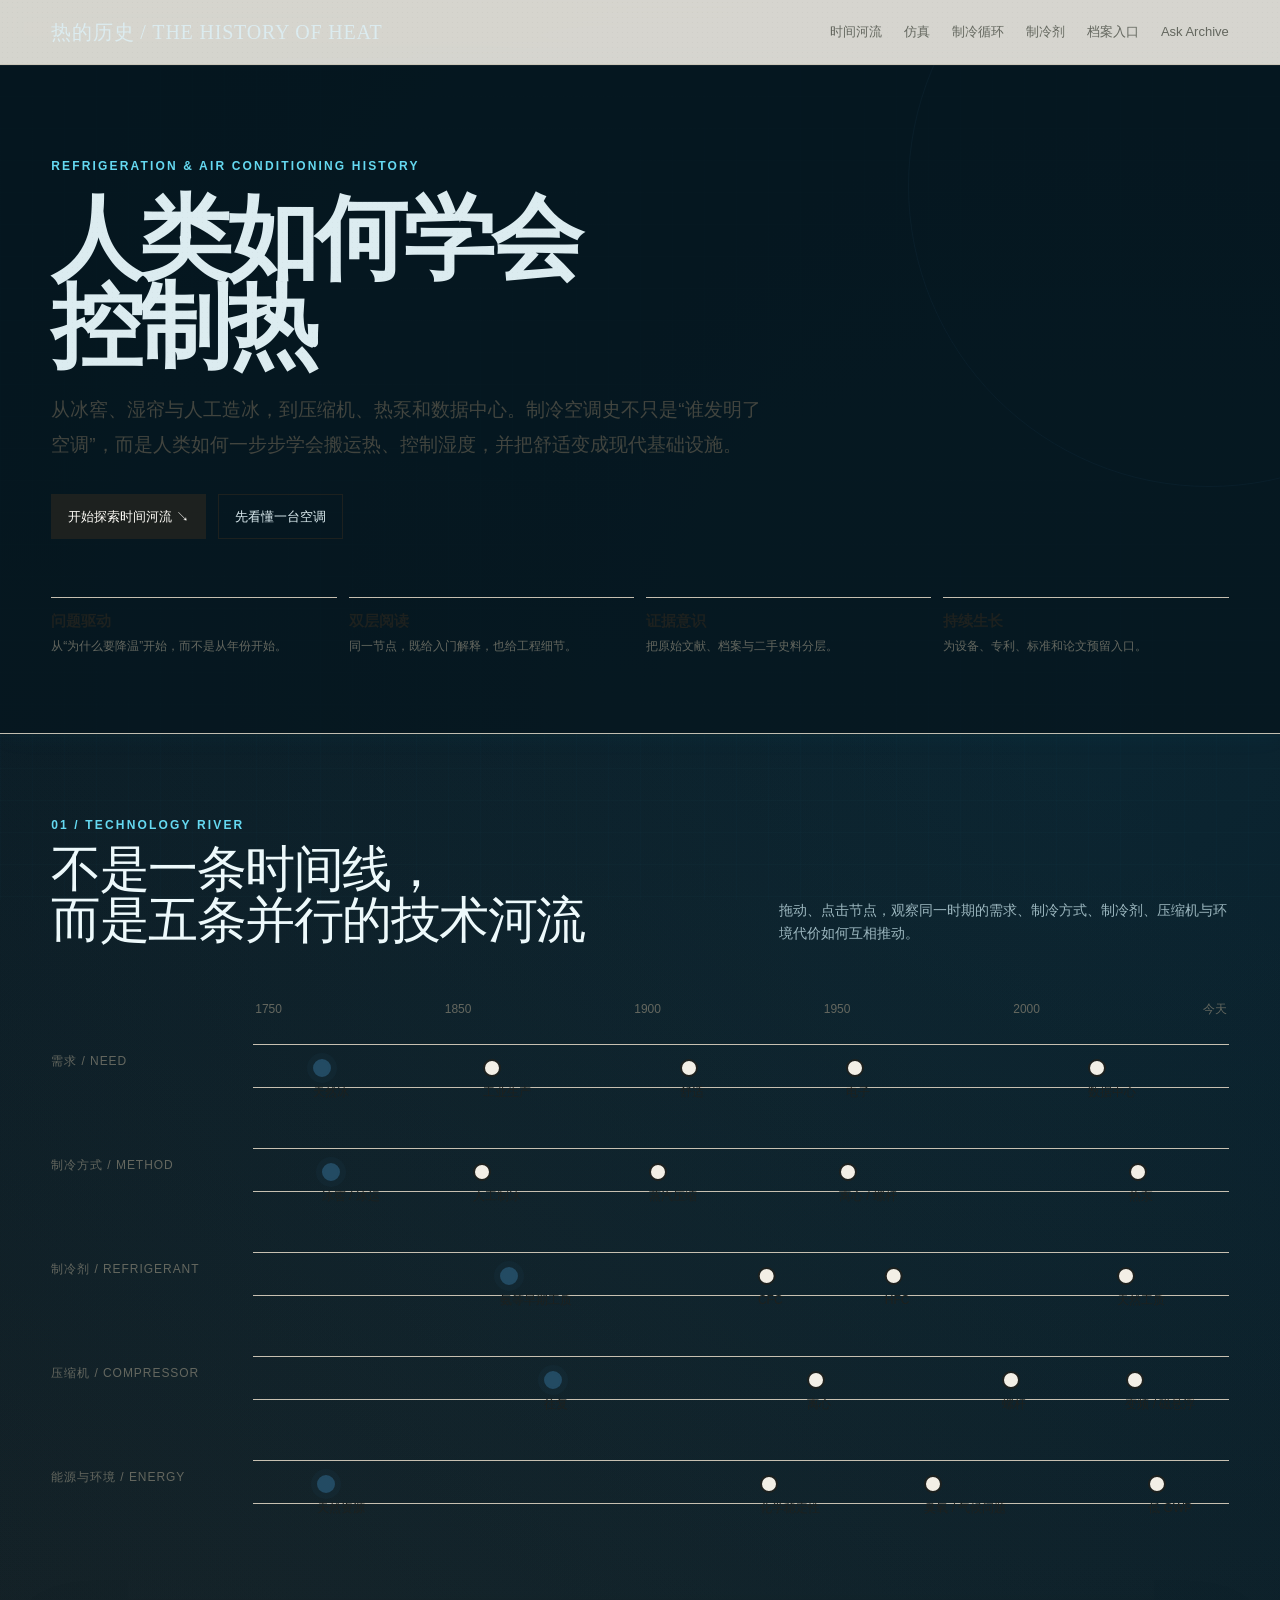
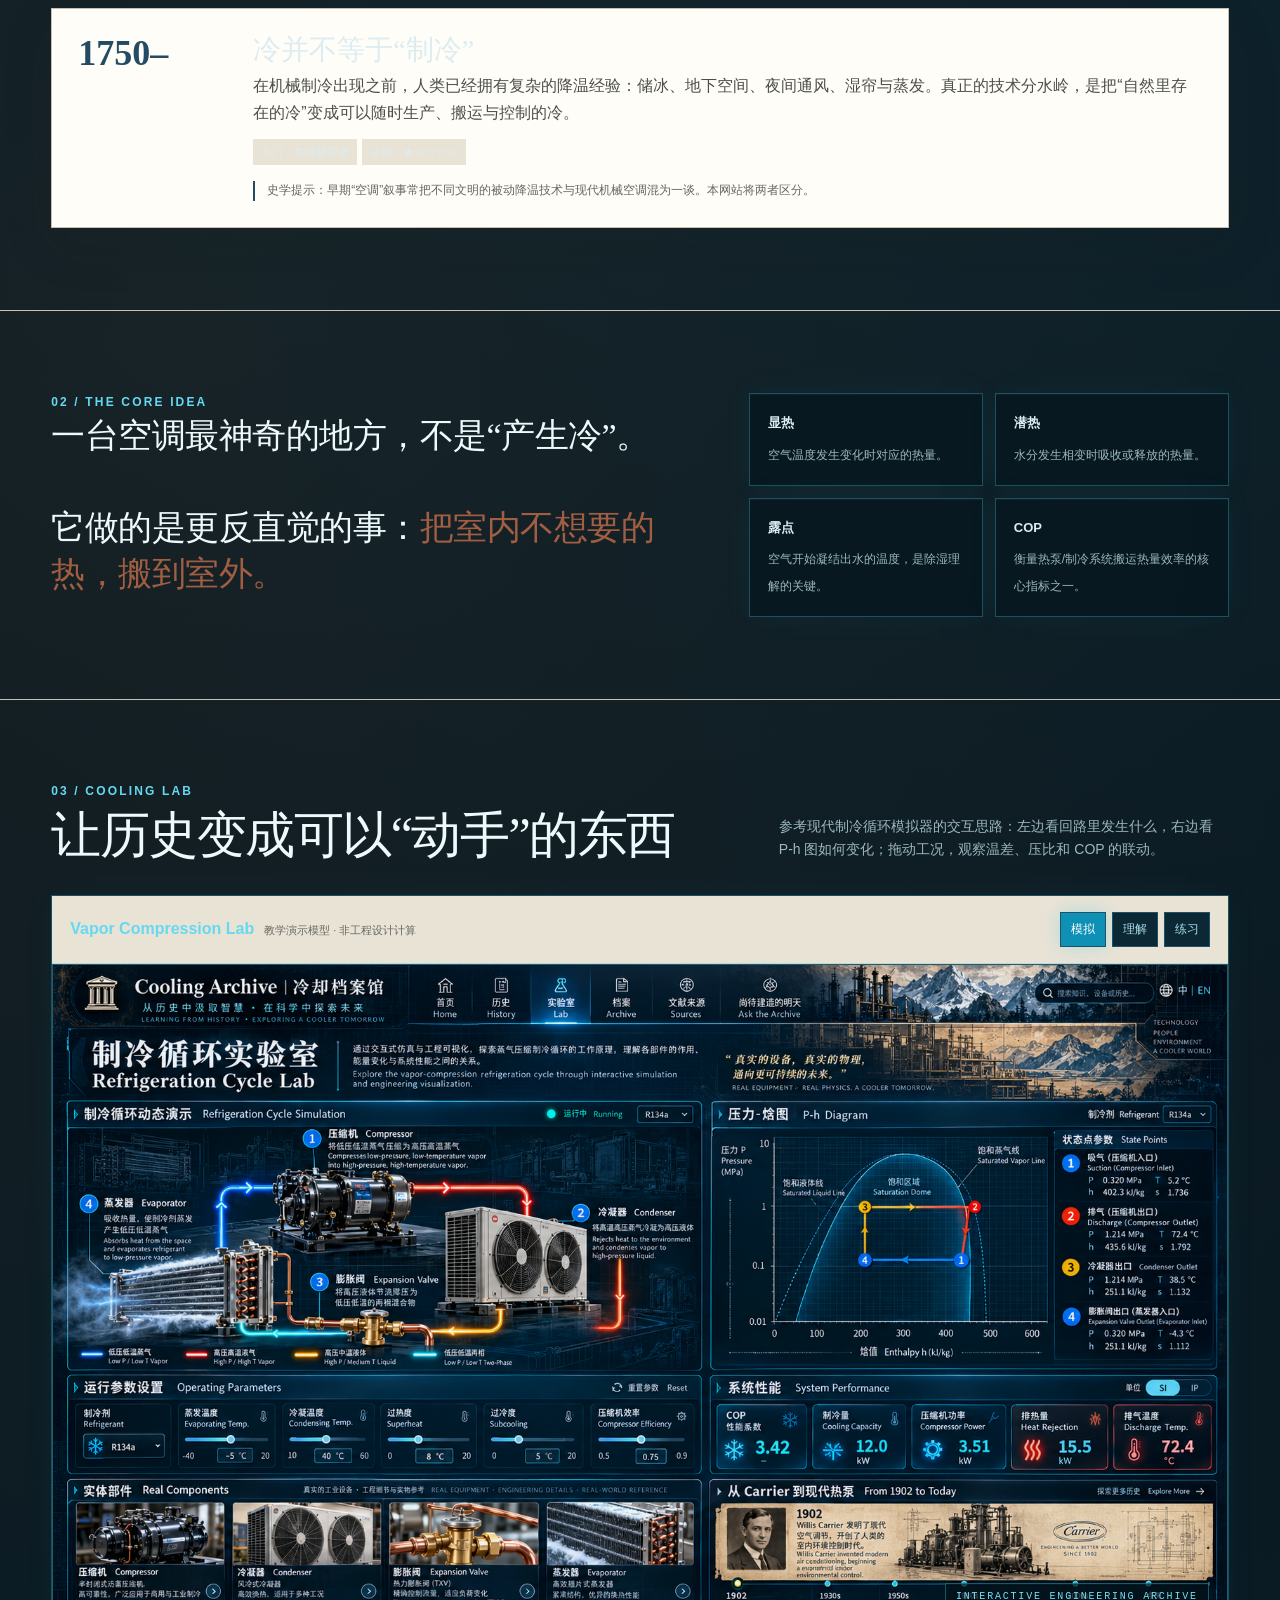
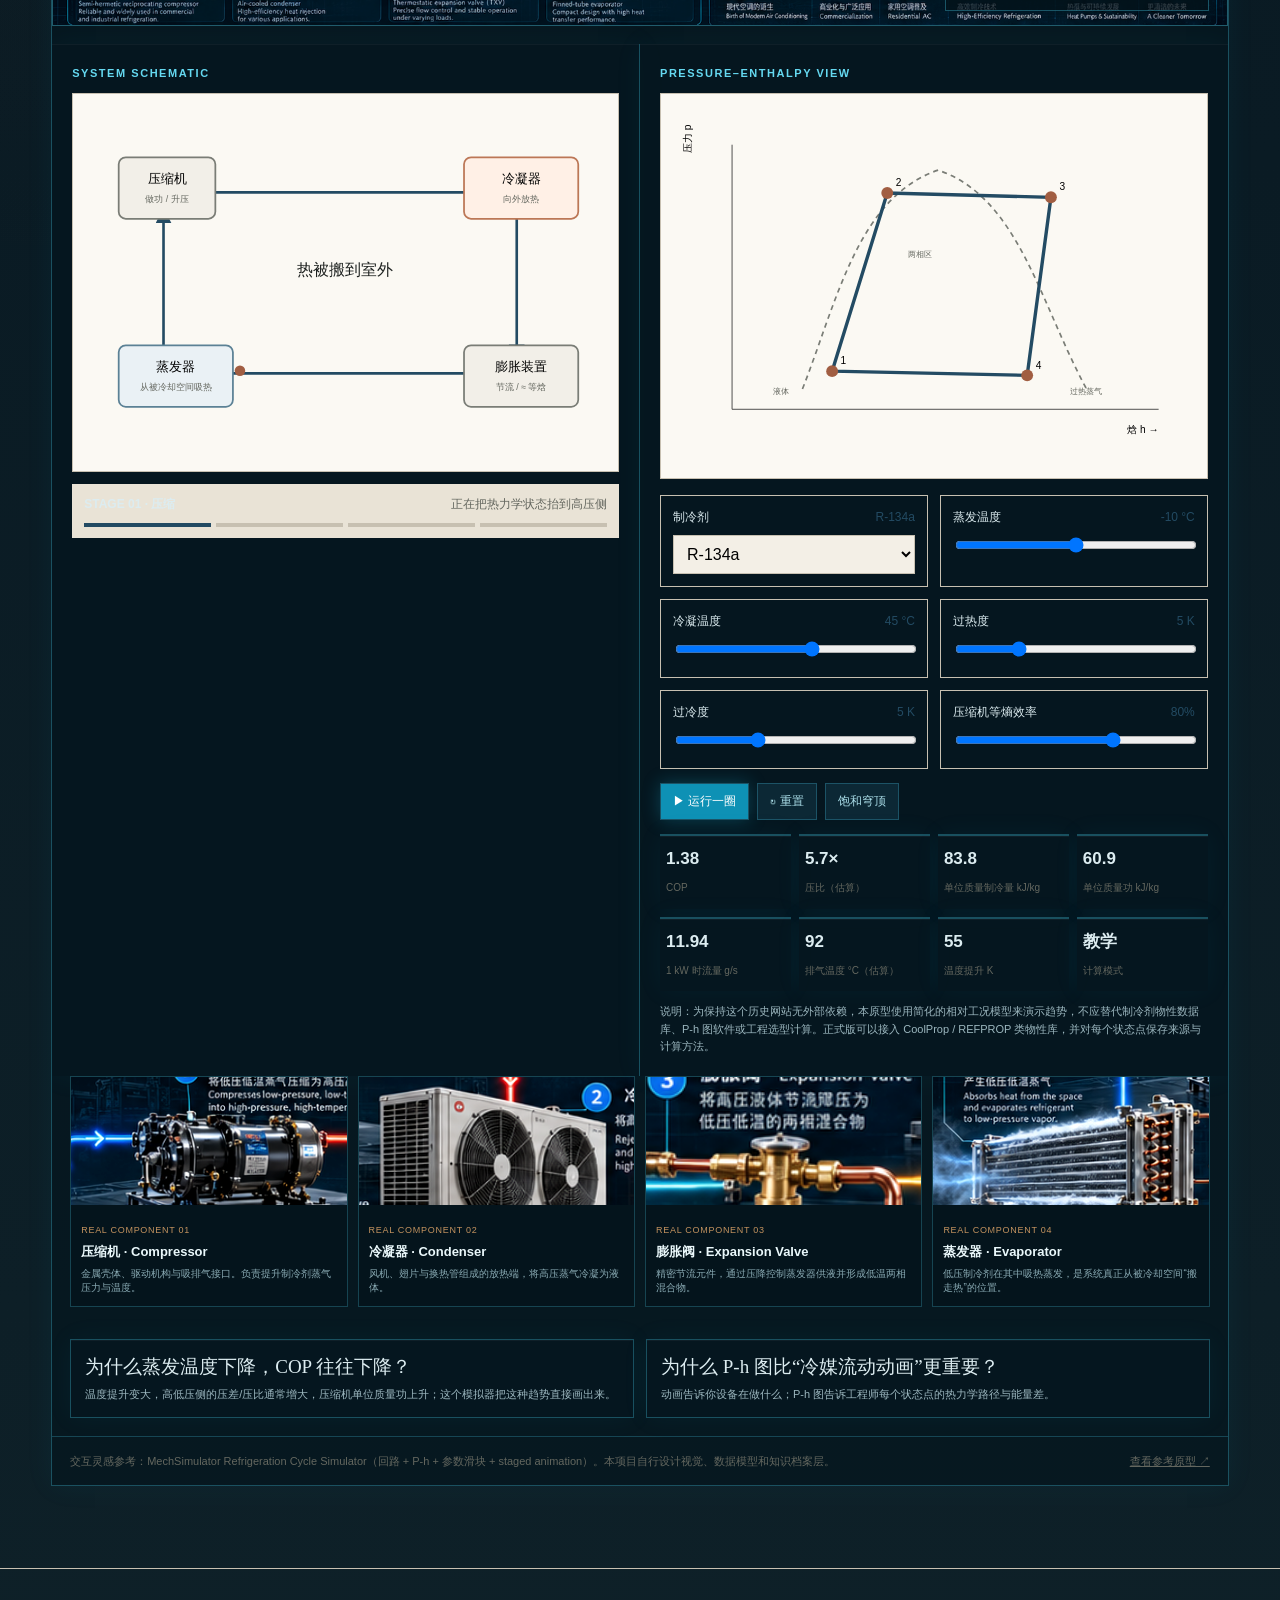
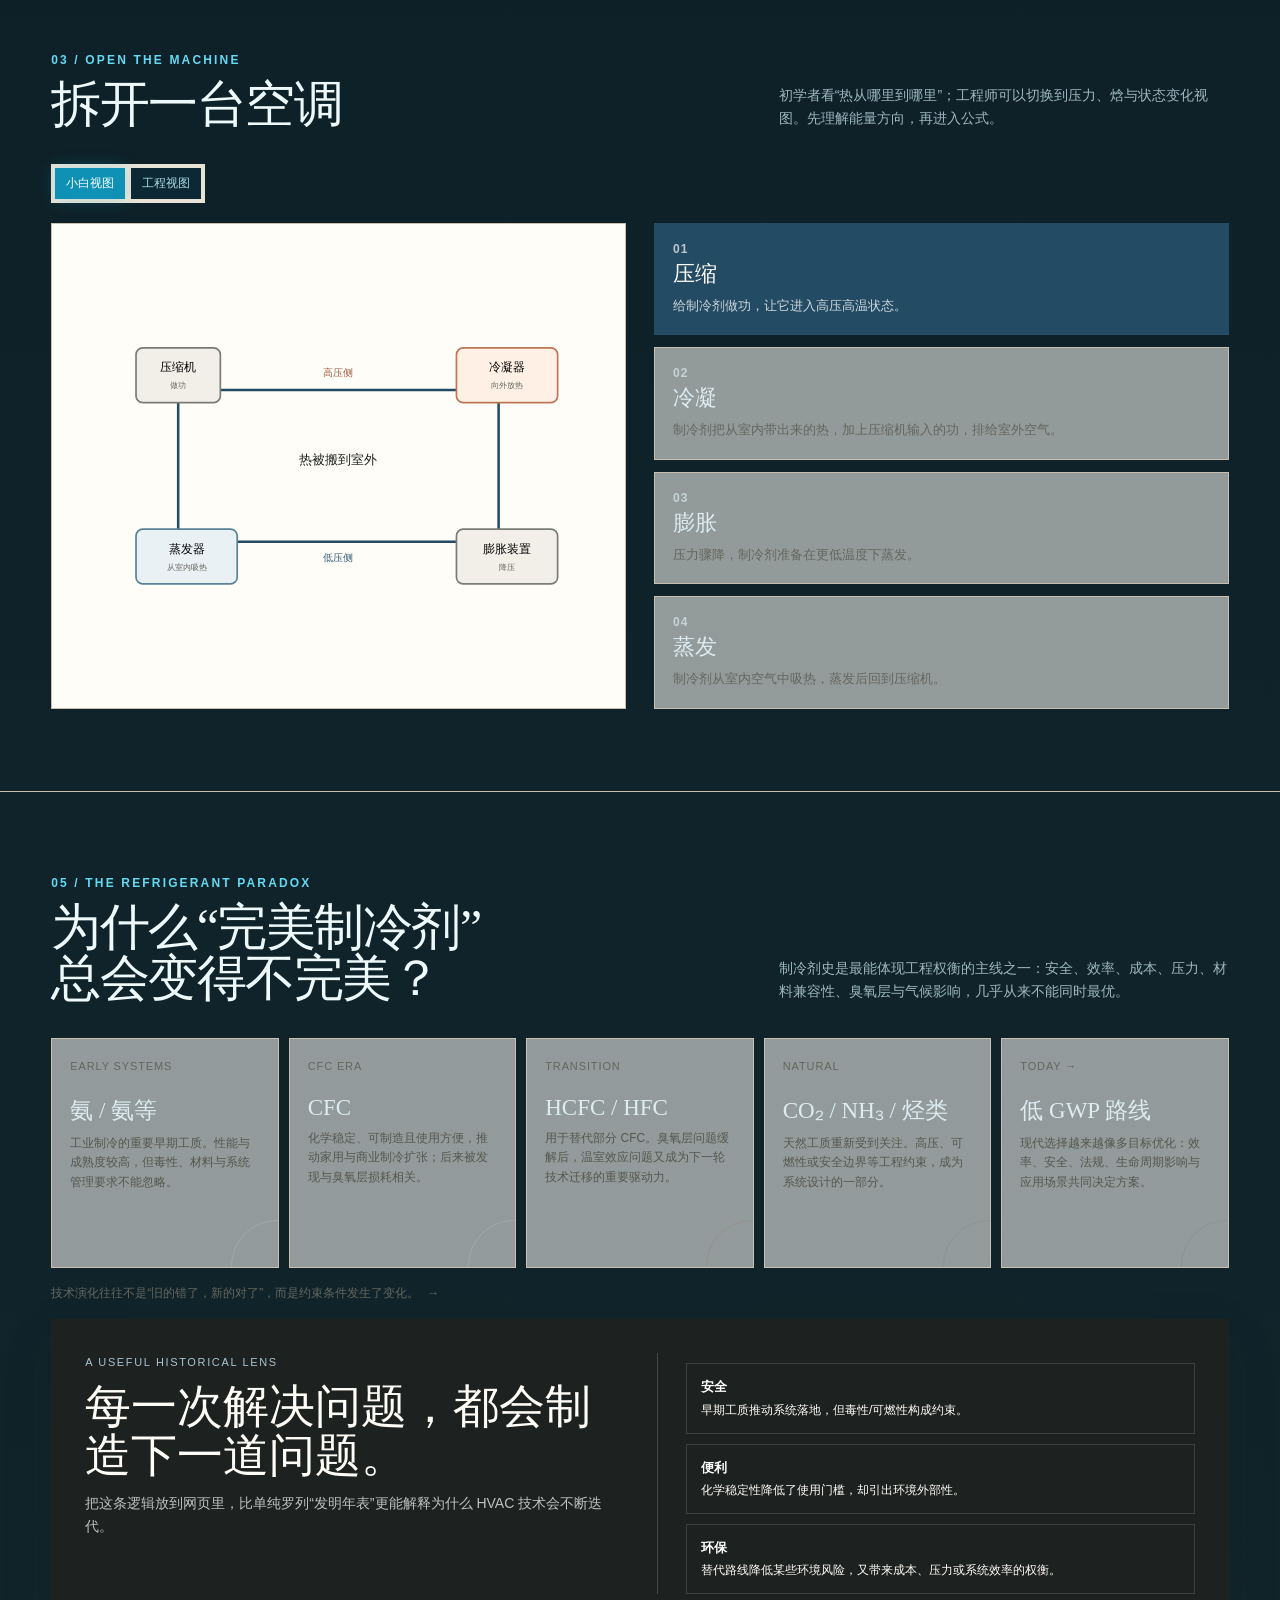
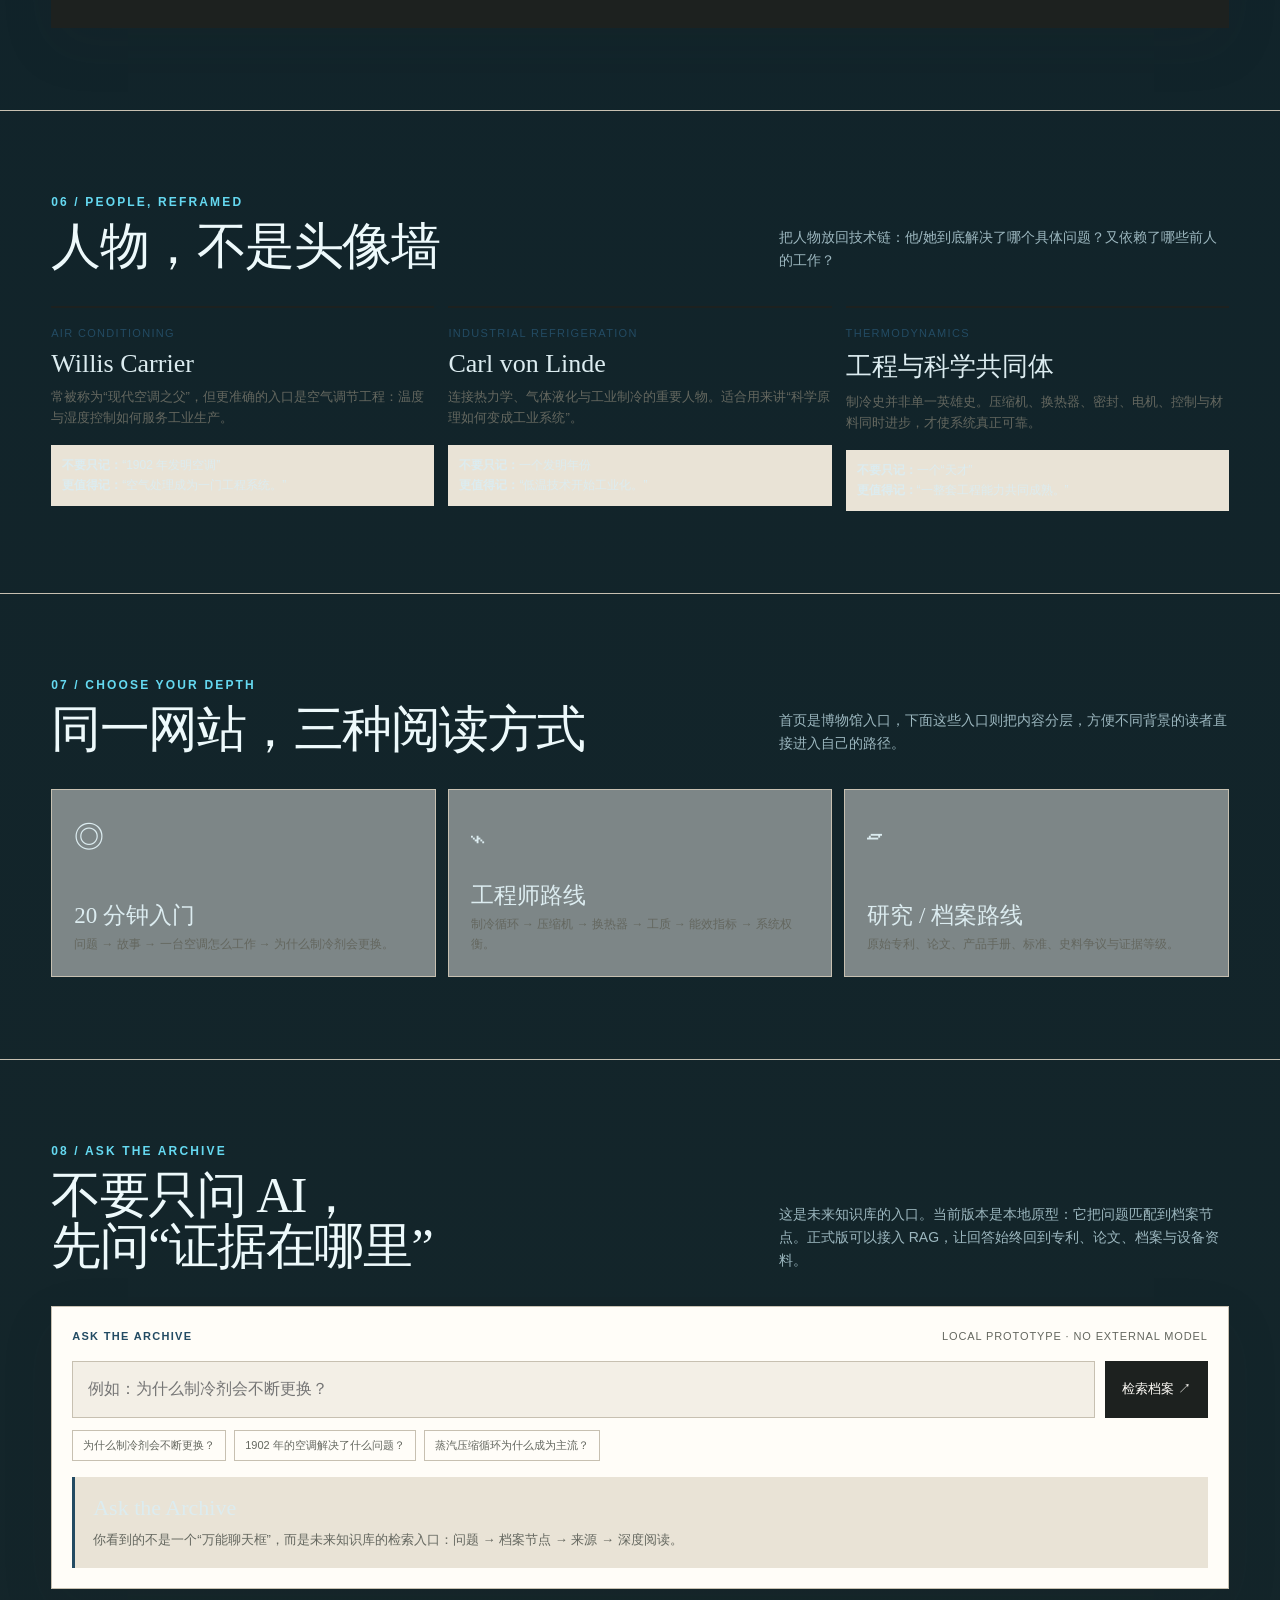
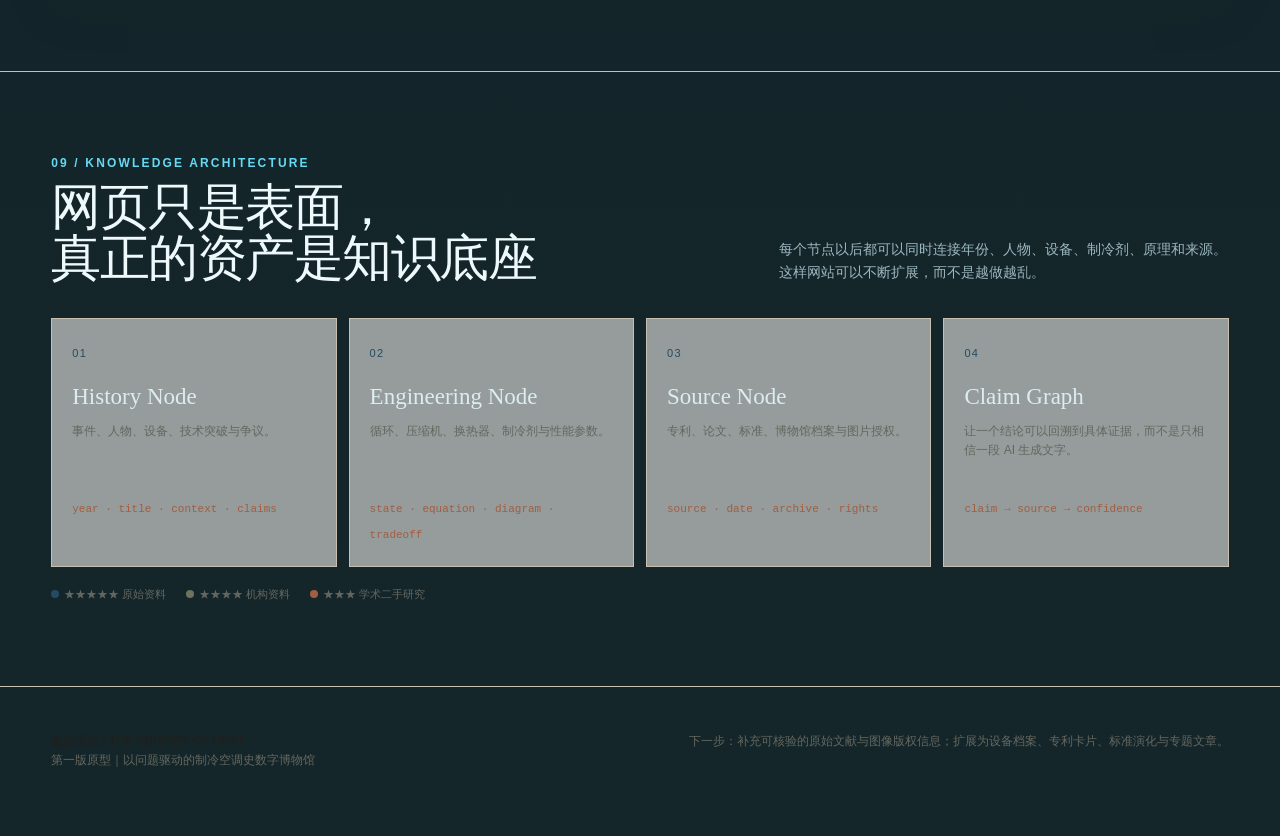
==== commit 14255097: "Add files via upload" ====
--- a/index.html
+++ b/index.html
@@ -5,160 +5,7 @@
   <meta name="viewport" content="width=device-width, initial-scale=1" />
   <title>人类如何学会控制热｜制冷与空调史</title>
   <meta name="description" content="一部从天然冰到热泵、从湿度控制到数据中心冷却的制冷与空调技术史。" />
-  <style>
-    :root{
-      --paper:#f3efe6;
-      --paper2:#e9e3d6;
-      --ink:#1d211f;
-      --muted:#64675f;
-      --line:#c7c0b1;
-      --blue:#234b63;
-      --blue2:#315f76;
-      --rust:#a15e42;
-      --olive:#6d735c;
-      --white:#fffdf8;
-      --shadow:0 18px 50px rgba(35,40,35,.10);
-      --serif: Georgia, "Times New Roman", "Noto Serif SC", serif;
-      --sans: Inter, ui-sans-serif, -apple-system, BlinkMacSystemFont, "Segoe UI", "PingFang SC", "Hiragino Sans GB", "Microsoft YaHei", sans-serif;
-    }
-    *{box-sizing:border-box}
-    html{scroll-behavior:smooth}
-    body{margin:0;background:var(--paper);color:var(--ink);font-family:var(--sans);line-height:1.65}
-    a{color:inherit}
-    .wrap{width:min(1180px,92vw);margin:auto}
-    .grain{position:fixed;inset:0;pointer-events:none;opacity:.14;mix-blend-mode:multiply;background-image:radial-gradient(rgba(0,0,0,.18) .5px, transparent .5px);background-size:5px 5px;z-index:50}
-    nav{position:sticky;top:0;z-index:40;background:rgba(243,239,230,.88);backdrop-filter:blur(12px);border-bottom:1px solid rgba(199,192,177,.7)}
-    nav .bar{display:flex;align-items:center;justify-content:space-between;min-height:64px}
-    .brand{font-family:var(--serif);font-size:20px;letter-spacing:.04em}
-    .navlinks{display:flex;gap:22px;font-size:13px;color:var(--muted)}
-    .navlinks a{text-decoration:none}
-    .navlinks a:hover{color:var(--blue)}
-    .hero{padding:92px 0 76px;position:relative;overflow:hidden}
-    .hero:after{content:"";position:absolute;width:600px;height:600px;border:1px solid rgba(35,75,99,.14);border-radius:50%;right:-230px;top:-180px}
-    .eyebrow{font-size:12px;letter-spacing:.18em;text-transform:uppercase;color:var(--blue);font-weight:700}
-    h1{font:600 clamp(46px,8vw,92px)/.96 var(--serif);letter-spacing:-.045em;max-width:900px;margin:18px 0 22px}
-    .hero p{font-size:19px;line-height:1.8;max-width:720px;color:#42453f;margin:0}
-    .hero-actions{display:flex;gap:12px;flex-wrap:wrap;margin-top:32px}
-    .btn{display:inline-flex;align-items:center;gap:8px;padding:11px 16px;border:1px solid var(--ink);text-decoration:none;font-size:13px;transition:.2s;background:transparent;cursor:pointer}
-    .btn.primary{background:var(--ink);color:var(--white)}
-    .btn:hover{transform:translateY(-2px)}
-    .hero-meta{display:grid;grid-template-columns:repeat(4,1fr);gap:12px;margin-top:58px}
-    .meta{border-top:1px solid var(--line);padding-top:11px;font-size:12px;color:var(--muted)}
-    .meta strong{display:block;color:var(--ink);font-size:15px;margin-bottom:3px}
-
-    section{padding:82px 0;border-top:1px solid var(--line)}
-    .section-head{display:flex;justify-content:space-between;gap:32px;align-items:end;margin-bottom:34px}
-    .section-head h2{font:500 clamp(30px,4vw,50px)/1.02 var(--serif);letter-spacing:-.03em;margin:8px 0 0}
-    .section-head p{max-width:450px;margin:0;color:var(--muted);font-size:14px}
-
-    .river{position:relative;overflow-x:auto;padding:20px 0 30px}
-    .river-inner{min-width:1040px;display:grid;grid-template-columns:180px 1fr;gap:22px}
-    .river-labels{display:grid;grid-template-rows:repeat(5,104px);padding-top:10px}
-    .river-label{font-size:12px;color:var(--muted);display:flex;align-items:center;text-transform:uppercase;letter-spacing:.08em}
-    .tracks{position:relative}
-    .years{height:44px;display:flex;justify-content:space-between;color:var(--muted);font-size:12px;padding:0 2px}
-    .track{position:relative;height:104px;border-top:1px solid var(--line)}
-    .track .flow{position:absolute;left:0;right:0;top:42px;height:1px;background:var(--line)}
-    .node{position:absolute;top:14px;transform:translateX(-50%);cursor:pointer}
-    .node i{display:block;width:18px;height:18px;border:2px solid var(--ink);border-radius:50%;background:var(--paper);transition:.2s}
-    .node span{display:block;margin-top:6px;white-space:nowrap;font-size:12px;color:var(--ink)}
-    .node:hover i,.node.active i{background:var(--blue);border-color:var(--blue);box-shadow:0 0 0 6px rgba(35,75,99,.12)}
-    .timeline-card{margin-top:14px;background:var(--white);border:1px solid var(--line);box-shadow:var(--shadow);padding:26px;display:grid;grid-template-columns:150px 1fr;gap:25px}
-    .timeline-card .date{font:600 36px/1 var(--serif);color:var(--blue)}
-    .timeline-card h3{margin:0 0 8px;font:500 28px/1.1 var(--serif)}
-    .timeline-card p{margin:0;color:#4c4f49}
-    .tag{display:inline-flex;align-items:center;padding:4px 8px;background:var(--paper2);font-size:11px;margin-top:13px;margin-right:5px}
-    .evidence{border-left:2px solid var(--blue);padding-left:12px;margin-top:16px;font-size:12px;color:var(--muted)}
-
-    .split{display:grid;grid-template-columns:1.15fr .85fr;gap:48px;align-items:start}
-    .story{font:400 clamp(22px,2.7vw,34px)/1.35 var(--serif);letter-spacing:-.015em}
-    .story em{font-style:normal;color:var(--rust)}
-    .fact-grid{display:grid;grid-template-columns:1fr 1fr;gap:12px}
-    .fact{border:1px solid var(--line);padding:18px;background:rgba(255,253,248,.45)}
-    .fact b{display:block;font-size:13px;margin-bottom:7px}
-    .fact span{font-size:12px;color:var(--muted)}
-
-    .cycle{display:grid;grid-template-columns:1fr 1fr;gap:28px}
-    .cycle-graphic{position:relative;min-height:470px;border:1px solid var(--line);background:var(--white);overflow:hidden}
-    .cycle-graphic svg{position:absolute;inset:25px;width:calc(100% - 50px);height:calc(100% - 50px)}
-    .hot{fill:#fff0e6;stroke:#bc7756}.cold{fill:#eaf1f5;stroke:#5b8195}.neutral{fill:#f2efe8;stroke:#7a7d76}
-    .component{cursor:pointer;transition:.2s}.component:hover{filter:brightness(.98);transform:translateY(-1px)}
-    .cycle-notes{display:grid;gap:12px}
-    .cycle-note{border:1px solid var(--line);padding:18px;background:rgba(255,253,248,.55);cursor:pointer}
-    .cycle-note.active{background:var(--blue);color:var(--white);border-color:var(--blue)}
-    .cycle-note .num{font:600 12px var(--sans);letter-spacing:.08em;opacity:.7}
-    .cycle-note h3{margin:3px 0 6px;font:500 22px var(--serif)}
-    .cycle-note p{margin:0;font-size:13px;color:var(--muted)}
-    .cycle-note.active p{color:rgba(255,255,255,.78)}
-    .toggle{display:flex;gap:6px;background:var(--paper2);padding:4px;width:max-content;margin-bottom:20px}
-    .toggle button{border:0;background:transparent;padding:7px 11px;font-size:12px;cursor:pointer}
-    .toggle button.active{background:var(--white);box-shadow:0 2px 8px rgba(0,0,0,.08)}
-
-    .refrig-grid{display:grid;grid-template-columns:repeat(5,1fr);gap:10px}
-    .refrig{min-height:230px;border:1px solid var(--line);padding:18px;background:rgba(255,253,248,.55);position:relative;overflow:hidden}
-    .refrig .era{font-size:11px;color:var(--muted);letter-spacing:.08em}
-    .refrig h3{font:500 23px var(--serif);margin:20px 0 8px}
-    .refrig p{font-size:12px;color:#555850;margin:0}
-    .refrig:after{content:"";position:absolute;width:90px;height:90px;border:1px solid currentColor;border-radius:50%;right:-45px;bottom:-45px;opacity:.16}
-    .refrig.risk:after{color:var(--rust)}
-    .refrig.current:after{color:var(--olive)}
-    .arrowline{display:flex;align-items:center;gap:8px;margin:16px 0;color:var(--muted);font-size:12px}
-    .arrowline:after{content:"→"}
-
-    .contradiction{background:var(--ink);color:var(--white);padding:34px;display:grid;grid-template-columns:1fr 1fr;gap:34px;box-shadow:var(--shadow)}
-    .contradiction .kicker{color:#a9c4d1;font-size:11px;letter-spacing:.15em;text-transform:uppercase}
-    .contradiction h3{font:500 clamp(28px,4vw,46px)/1.05 var(--serif);margin:12px 0}
-    .contradiction p{color:rgba(255,255,255,.72);margin:0;font-size:14px}
-    .contradiction .right{border-left:1px solid rgba(255,255,255,.18);padding-left:28px}
-    .mini-path{display:grid;gap:10px;margin-top:10px}
-    .mini-step{padding:12px 14px;border:1px solid rgba(255,255,255,.14);font-size:12px}
-    .mini-step strong{display:block;color:#fff;font-size:13px;margin-bottom:3px}
-
-    .people{display:grid;grid-template-columns:repeat(3,1fr);gap:14px}
-    .person{border-top:2px solid var(--ink);padding-top:16px}
-    .person .role{font-size:11px;color:var(--blue);letter-spacing:.12em;text-transform:uppercase}
-    .person h3{font:500 26px var(--serif);margin:7px 0}
-    .person p{font-size:13px;color:var(--muted);margin:0 0 16px}
-    .person .instead{padding:11px;background:var(--paper2);font-size:12px}
-
-    .paths{display:grid;grid-template-columns:repeat(3,1fr);gap:12px}
-    .path{padding:22px;border:1px solid var(--line);background:rgba(255,253,248,.45);text-decoration:none;min-height:170px;display:flex;flex-direction:column;justify-content:space-between}
-    .path:hover{background:var(--white);box-shadow:var(--shadow);transform:translateY(-2px);transition:.2s}
-    .path .icon{font-size:30px}
-    .path h3{font:500 23px var(--serif);margin:18px 0 4px}
-    .path p{font-size:12px;color:var(--muted);margin:0}
-
-    .ask-wrap{}
-.askbox{border:1px solid var(--line);background:var(--white);padding:20px;box-shadow:var(--shadow)}
-.asktop{display:flex;justify-content:space-between;gap:20px;font-size:11px;letter-spacing:.12em;color:var(--blue);font-weight:700}.status{color:var(--muted);font-weight:500;letter-spacing:.08em}
-.askrow{display:flex;gap:10px;margin-top:16px}.askrow input{flex:1;padding:14px 15px;border:1px solid var(--line);background:var(--paper);font:inherit;outline:none}.askrow input:focus{border-color:var(--blue)}
-.suggestions{display:flex;flex-wrap:wrap;gap:8px;margin:12px 0}.suggestions button{border:1px solid var(--line);background:transparent;padding:7px 10px;font-size:11px;color:var(--muted);cursor:pointer}.suggestions button:hover{color:var(--ink);background:var(--paper2)}
-.answer{margin-top:16px;padding:18px;background:var(--paper2);border-left:3px solid var(--blue)}.answer strong{font:500 22px var(--serif)}.answer p{margin:6px 0 0;color:var(--muted);font-size:13px}
-.arch-grid{display:grid;grid-template-columns:repeat(4,1fr);gap:12px}.arch-card{border:1px solid var(--line);background:rgba(255,253,248,.55);padding:20px;min-height:190px}.arch-num{font-size:11px;letter-spacing:.12em;color:var(--blue)}.arch-card h3{font:500 23px var(--serif);margin:18px 0 8px}.arch-card p{font-size:12px;color:var(--muted);min-height:60px}.arch-card code{font:11px ui-monospace,SFMono-Regular,Menlo,monospace;color:var(--rust)}.source-legend{display:flex;gap:20px;flex-wrap:wrap;margin-top:18px;color:var(--muted);font-size:11px}.dot{display:inline-block;width:8px;height:8px;border-radius:50%;margin-right:5px;background:var(--line)}.dot.five{background:var(--blue)}.dot.four{background:var(--olive)}.dot.three{background:var(--rust)}
-footer{padding:45px 0 65px;border-top:1px solid var(--line);color:var(--muted);font-size:12px}
-    footer .foot{display:flex;justify-content:space-between;gap:20px;align-items:flex-start}
-
-    @media (max-width:900px){
-      .arch-grid{grid-template-columns:1fr 1fr}
-      .hero-meta{grid-template-columns:1fr 1fr}
-      .split,.cycle,.contradiction{grid-template-columns:1fr}
-      .refrig-grid{grid-template-columns:1fr 1fr}
-      .people,.paths{grid-template-columns:1fr}
-      .contradiction .right{border-left:0;border-top:1px solid rgba(255,255,255,.18);padding-left:0;padding-top:26px}
-      .river-inner{grid-template-columns:120px 1fr}
-    }
-    @media (max-width:620px){
-      .arch-grid{grid-template-columns:1fr}
-      .askrow{flex-direction:column}
-      .navlinks{display:none}
-      .hero{padding-top:62px}
-      .hero-meta{grid-template-columns:1fr 1fr}
-      .timeline-card{grid-template-columns:1fr}
-      .fact-grid,.refrig-grid{grid-template-columns:1fr}
-      .cycle-graphic{min-height:380px}
-      footer .foot{flex-direction:column}
-    }
-  </style>
+  <link rel="stylesheet" href="./assets/css/style.css">
 </head>
 <body>
 <div class="grain"></div>
@@ -167,7 +14,7 @@
     <div class="brand">热的历史 / THE HISTORY OF HEAT</div>
     <div class="navlinks">
       <a href="#river">时间河流</a>
-      <a href="#cycle">制冷循环</a>
+      <a href="#simulator">仿真</a><a href="#cycle">制冷循环</a>
       <a href="#refrigerants">制冷剂</a>
       <a href="#archive">档案入口</a><a href="#ask">Ask Archive</a>
     </div>
@@ -235,6 +82,66 @@
       <div class="fact"><b>潜热</b><span>水分发生相变时吸收或释放的热量。</span></div>
       <div class="fact"><b>露点</b><span>空气开始凝结出水的温度，是除湿理解的关键。</span></div>
       <div class="fact"><b>COP</b><span>衡量热泵/制冷系统搬运热量效率的核心指标之一。</span></div>
+    </div>
+  </div>
+</section>
+
+
+<section id="simulator">
+  <div class="wrap">
+    <div class="section-head">
+      <div><div class="eyebrow">03 / Cooling Lab</div><h2>让历史变成可以“动手”的东西</h2></div>
+      <p>参考现代制冷循环模拟器的交互思路：左边看回路里发生什么，右边看 P-h 图如何变化；拖动工况，观察温差、压比和 COP 的联动。</p>
+    </div>
+    <div class="simulator">
+      <div class="sim-top">
+        <div><strong>Vapor Compression Lab</strong><span style="margin-left:10px;color:var(--muted);font-size:11px">教学演示模型 · 非工程设计计算</span></div>
+        <div class="sim-modes"><button class="active" data-sim-mode="simulate">模拟</button><button data-sim-mode="explore">理解</button><button data-sim-mode="practice">练习</button></div>
+      </div>
+      
+      <div class="tech-lab-hero"><img src="./assets/images/ui/cooling-lab-concept.png" alt="Cooling Archive 制冷循环实验室科技化界面概念图，展示写实压缩机、冷凝器、膨胀阀、蒸发器与 P-h 图"></div>
+<div class="sim-grid">
+        <div class="sim-panel">
+          <div class="panel-title">System schematic</div>
+          <svg id="simSchematic" class="sim-svg" viewBox="0 0 620 430" role="img" aria-label="蒸汽压缩制冷循环示意图">
+            <defs><marker id="simArrow" markerWidth="8" markerHeight="8" refX="5" refY="3" orient="auto"><path d="M0,0 L0,6 L6,3 z" fill="#234b63"/></marker></defs>
+            <path d="M120 112 H488" stroke="#234b63" stroke-width="3" fill="none" marker-end="url(#simArrow)"/><path d="M505 132 V300" stroke="#234b63" stroke-width="3" fill="none" marker-end="url(#simArrow)"/><path d="M488 318 H120" stroke="#234b63" stroke-width="3" fill="none" marker-end="url(#simArrow)"/><path d="M103 300 V132" stroke="#234b63" stroke-width="3" fill="none" marker-end="url(#simArrow)"/>
+            <g id="sg-compressor"><rect x="52" y="72" width="110" height="70" rx="8" fill="#f2efe8" stroke="#7a7d76" stroke-width="2"/><text x="107" y="101" text-anchor="middle" font-size="15">压缩机</text><text id="sgc" x="107" y="123" text-anchor="middle" font-size="10" fill="#64675f">做功 / 升压</text></g>
+            <g id="sg-condenser"><rect x="445" y="72" width="130" height="70" rx="8" fill="#fff0e6" stroke="#bc7756" stroke-width="2"/><text x="510" y="101" text-anchor="middle" font-size="15">冷凝器</text><text id="sgd" x="510" y="123" text-anchor="middle" font-size="10" fill="#64675f">向外放热</text></g>
+            <g id="sg-expansion"><rect x="445" y="286" width="130" height="70" rx="8" fill="#f2efe8" stroke="#7a7d76" stroke-width="2"/><text x="510" y="315" text-anchor="middle" font-size="15">膨胀装置</text><text id="sge" x="510" y="337" text-anchor="middle" font-size="10" fill="#64675f">节流 / ≈ 等焓</text></g>
+            <g id="sg-evaporator"><rect x="52" y="286" width="130" height="70" rx="8" fill="#eaf1f5" stroke="#5b8195" stroke-width="2"/><text x="117" y="315" text-anchor="middle" font-size="15">蒸发器</text><text id="sgv" x="117" y="337" text-anchor="middle" font-size="10" fill="#64675f">从被冷却空间吸热</text></g>
+            <text id="sg-center" x="310" y="206" text-anchor="middle" font-size="18" fill="#1d211f">热被搬到室外</text>
+            <circle id="refrigDot" cx="105" cy="112" r="6" fill="#a15e42"/>
+          </svg>
+          <div class="sim-stage"><div><strong id="stageText">STAGE 01 → 02 · 压缩</strong><span id="stageHint" style="float:right;color:var(--muted)">点击“运行一圈”</span></div><div class="stagebar"><span id="st1" class="on"></span><span id="st2"></span><span id="st3"></span><span id="st4"></span></div></div>
+        </div>
+        <div class="sim-panel">
+          <div class="panel-title">Pressure–enthalpy view</div>
+          <div class="ph-wrap"><svg id="phChart" viewBox="0 0 620 430" role="img" aria-label="简化 P-h 压焓图"><line x1="72" y1="360" x2="575" y2="360" stroke="#333"/><line x1="72" y1="360" x2="72" y2="48" stroke="#333"/><text x="575" y="388" font-size="12" text-anchor="end">焓 h →</text><text x="24" y="58" font-size="12" transform="rotate(-90 24 58)">压力 p</text><path id="dome" d="M155 336 C195 235 220 110 315 78 C410 110 435 235 490 336" fill="none" stroke="#7a7d76" stroke-width="2" stroke-dasharray="6 5"/><path id="cyclePath" d="" fill="none" stroke="#234b63" stroke-width="4"/><g id="phPts"></g><text x="120" y="342" font-size="10" fill="#64675f">液体</text><text x="280" y="180" font-size="10" fill="#64675f">两相区</text><text x="470" y="342" font-size="10" fill="#64675f">过热蒸气</text></svg></div>
+          <div class="sim-controls">
+            <div class="control"><label>制冷剂 <output id="refOut">R-134a</output></label><select id="refSelect"><option>R-134a</option><option>R-410A</option><option>R-290</option><option>R-717</option><option>R-744</option></select></div>
+            <div class="control"><label>蒸发温度 <output id="teOut">-10 °C</output></label><input id="te" type="range" min="-30" max="10" value="-10" step="1"/></div>
+            <div class="control"><label>冷凝温度 <output id="tcOut">45 °C</output></label><input id="tc" type="range" min="25" max="60" value="45" step="1"/></div>
+            <div class="control"><label>过热度 <output id="shOut">5 K</output></label><input id="sh" type="range" min="0" max="20" value="5" step="1"/></div>
+            <div class="control"><label>过冷度 <output id="scOut">5 K</output></label><input id="sc" type="range" min="0" max="15" value="5" step="1"/></div>
+            <div class="control"><label>压缩机等熵效率 <output id="etaOut">80%</output></label><input id="eta" type="range" min="50" max="95" value="80" step="1"/></div>
+          </div>
+          <div class="sim-actions"><button id="runSim" class="primary">▶ 运行一圈</button><button id="resetSim">↻ 重置</button><button id="domeBtn">饱和穹顶</button></div>
+          <div class="readouts" aria-live="polite">
+            <div class="readout"><b id="rCop">—</b><span>COP</span></div><div class="readout"><b id="rRatio">—</b><span>压比（估算）</span></div><div class="readout"><b id="rQ">—</b><span>单位质量制冷量 kJ/kg</span></div><div class="readout"><b id="rW">—</b><span>单位质量功 kJ/kg</span></div><div class="readout"><b id="rMass">—</b><span>1 kW 时流量 g/s</span></div><div class="readout"><b id="rDischarge">—</b><span>排气温度 °C（估算）</span></div><div class="readout"><b id="rLift">—</b><span>温度提升 K</span></div><div class="readout"><b id="rMode">教学</b><span>计算模式</span></div>
+          </div>
+          <div class="sim-note">说明：为保持这个历史网站无外部依赖，本原型使用简化的相对工况模型来演示趋势，不应替代制冷剂物性数据库、P-h 图软件或工程选型计算。正式版可以接入 CoolProp / REFPROP 类物性库，并对每个状态点保存来源与计算方法。</div>
+        </div>
+      </div>
+      
+      <div class="real-components" aria-label="实体部件参考">
+        <article class="real-card"><img src="./assets/images/components/compressor.png" alt="半封闭式制冷压缩机绘图"><div><em>Real component 01</em><b>压缩机 · Compressor</b><span>金属壳体、驱动机构与吸排气接口。负责提升制冷剂蒸气压力与温度。</span></div></article>
+        <article class="real-card"><img src="./assets/images/components/condenser.png" alt="风冷冷凝器绘图"><div><em>Real component 02</em><b>冷凝器 · Condenser</b><span>风机、翅片与换热管组成的放热端，将高压蒸气冷凝为液体。</span></div></article>
+        <article class="real-card"><img src="./assets/images/components/expansion-valve.png" alt="热力膨胀阀绘图"><div><em>Real component 03</em><b>膨胀阀 · Expansion Valve</b><span>精密节流元件，通过压降控制蒸发器供液并形成低温两相混合物。</span></div></article>
+        <article class="real-card"><img src="./assets/images/components/evaporator.png" alt="翅片管蒸发器绘图"><div><em>Real component 04</em><b>蒸发器 · Evaporator</b><span>低压制冷剂在其中吸热蒸发，是系统真正从被冷却空间“搬走热”的位置。</span></div></article>
+      </div>
+<div id="simLesson" class="sim-lesson" style="padding:0 18px 18px"><div class="lesson"><h4>为什么蒸发温度下降，COP 往往下降？</h4><p>温度提升变大，高低压侧的压差/压比通常增大，压缩机单位质量功上升；这个模拟器把这种趋势直接画出来。</p></div><div class="lesson"><h4>为什么 P-h 图比“冷媒流动动画”更重要？</h4><p>动画告诉你设备在做什么；P-h 图告诉工程师每个状态点的热力学路径与能量差。</p></div></div>
+      <div class="sim-footer"><span>交互灵感参考：MechSimulator Refrigeration Cycle Simulator（回路 + P-h + 参数滑块 + staged animation）。本项目自行设计视觉、数据模型和知识档案层。</span><a href="https://mechsimulator.com/tools/refrigeration-cycle/" target="_blank" rel="noopener">查看参考原型 ↗</a></div>
     </div>
   </div>
 </section>
@@ -278,7 +185,7 @@
 <section id="refrigerants">
   <div class="wrap">
     <div class="section-head">
-      <div><div class="eyebrow">04 / The Refrigerant Paradox</div><h2>为什么“完美制冷剂”<br>总会变得不完美？</h2></div>
+      <div><div class="eyebrow">05 / The Refrigerant Paradox</div><h2>为什么“完美制冷剂”<br>总会变得不完美？</h2></div>
       <p>制冷剂史是最能体现工程权衡的主线之一：安全、效率、成本、压力、材料兼容性、臭氧层与气候影响，几乎从来不能同时最优。</p>
     </div>
     <div class="refrig-grid">
@@ -303,7 +210,7 @@
 <section>
   <div class="wrap">
     <div class="section-head">
-      <div><div class="eyebrow">05 / People, Reframed</div><h2>人物，不是头像墙</h2></div>
+      <div><div class="eyebrow">06 / People, Reframed</div><h2>人物，不是头像墙</h2></div>
       <p>把人物放回技术链：他/她到底解决了哪个具体问题？又依赖了哪些前人的工作？</p>
     </div>
     <div class="people">
@@ -317,7 +224,7 @@
 <section id="archive">
   <div class="wrap">
     <div class="section-head">
-      <div><div class="eyebrow">06 / Choose Your Depth</div><h2>同一网站，三种阅读方式</h2></div>
+      <div><div class="eyebrow">07 / Choose Your Depth</div><h2>同一网站，三种阅读方式</h2></div>
       <p>首页是博物馆入口，下面这些入口则把内容分层，方便不同背景的读者直接进入自己的路径。</p>
     </div>
     <div class="paths">
@@ -331,7 +238,7 @@
 <section id="ask">
   <div class="wrap ask-wrap">
     <div class="section-head">
-      <div><div class="eyebrow">07 / Ask the Archive</div><h2>不要只问 AI，<br>先问“证据在哪里”</h2></div>
+      <div><div class="eyebrow">08 / Ask the Archive</div><h2>不要只问 AI，<br>先问“证据在哪里”</h2></div>
       <p>这是未来知识库的入口。当前版本是本地原型：它把问题匹配到档案节点。正式版可以接入 RAG，让回答始终回到专利、论文、档案与设备资料。</p>
     </div>
     <div class="askbox">
@@ -346,7 +253,7 @@
 <section id="architecture">
   <div class="wrap">
     <div class="section-head">
-      <div><div class="eyebrow">08 / Knowledge Architecture</div><h2>网页只是表面，<br>真正的资产是知识底座</h2></div>
+      <div><div class="eyebrow">09 / Knowledge Architecture</div><h2>网页只是表面，<br>真正的资产是知识底座</h2></div>
       <p>每个节点以后都可以同时连接年份、人物、设备、制冷剂、原理和来源。这样网站可以不断扩展，而不是越做越乱。</p>
     </div>
     <div class="arch-grid">
@@ -366,58 +273,7 @@
   </div>
 </footer>
 
-<script src="ai-archive.js"></script>
-<script>
-const data = {
-  ice:{date:'1750–',title:'冷并不等于“制冷”',body:'在机械制冷出现之前，人类已经拥有复杂的降温经验：储冰、地下空间、夜间通风、湿帘与蒸发。真正的技术分水岭，是把“自然里存在的冷”变成可以随时生产、搬运与控制的冷。',tag:'入门：先理解需求',evidence:'史学提示：早期“空调”叙事常把不同文明的被动降温技术与现代机械空调混为一谈。本网站将两者区分。'},
-  factory:{date:'1830s–',title:'人工制冷进入工业问题',body:'19 世纪的机械制冷探索与人工造冰、食品储存和工业生产紧密相连。技术史的重点不是“突然出现一台冰箱”，而是压缩、膨胀、蒸发与凝结逐渐成为可工程化的循环。',tag:'工业化：制造冷',evidence:'证据方向：早期制冷专利、工业设备图纸、人工造冰史料。'},
-  compress:{date:'19 世纪后期',title:'蒸汽压缩循环成为主线',body:'机械制冷逐渐形成我们今天仍然熟悉的骨架：压缩、冷凝、膨胀、蒸发。随着压缩机、换热器、密封和电机技术成熟，这套循环可以从实验装置变成连续运行的机器。',tag:'原理：四个状态变化',evidence:'工程史线索：热力学理论与设备制造能力共同塑造了系统。'},
-  comfort:{date:'1900s–',title:'“空调”开始意味着空气处理',body:'现代空调的历史不仅是“降低温度”。工业环境需要控制湿度、露点、空气流动与洁净度；这些需求推动空气处理成为一套系统工程。',tag:'Carrier：湿度也是问题',evidence:'适合进一步加入原始专利与工业案例，让“空调”概念有具体来源。'},
-  cfc:{date:'1930s–',title:'CFC 带来便利，也带来新的约束',body:'新型卤代工质被开发并广泛应用，推动制冷空调进入更大规模的商业与家用市场。几十年后，环境科学揭示其臭氧层影响，制冷剂路线随之改变。',tag:'环境：技术外部性',evidence:'后续专题应串联臭氧层科学、《蒙特利尔议定书》与产业替代。'},
-  hfc:{date:'1990s–',title:'替代 CFC 之后，气候问题接棒',body:'HFC 等路线缓解了臭氧层风险，但部分工质具有较高全球变暖潜势。工程师再次面对多目标权衡：效率、安全、成本与环境影响同时进入选型。',tag:'权衡：多目标优化',evidence:'后续专题应加入 GWP、法规时间线与不同应用场景。'},
-  natural:{date:'今天',title:'天然工质与低 GWP 路线重新崛起',body:'CO₂、氨、烃类以及新型低 GWP 工质正在不同应用中扮演越来越重要的角色。现代制冷的“难题”已经从单一设备效率，扩展到整个生命周期与基础设施。',tag:'当代：系统优化',evidence:'下一版本可加入不同地区法规与标准的时间轴，并标注适用场景。'},
-  dc:{date:'2000s–今天',title:'数据中心：冷却不再只是“舒适”',body:'计算设备把热管理推向另一极端：稳定性、冗余、能源效率与局部高热流密度成为关键。空调与制冷技术因此进入数字基础设施核心层。',tag:'基础设施：热就是负载',evidence:'适合加入液冷、CRAC/CRAH、PUE 与高密度机架等专题。'},
-  electronics:{date:'20 世纪中后期',title:'电子工业改变热管理尺度',body:'从精密制造到计算机，温度、湿度、洁净度与热流密度逐步变成产品可靠性的组成部分。空调不再只是“舒适设备”。',tag:'产业：环境即工艺',evidence:'后续可加入洁净室、电子制造与早期计算机冷却案例。'},
-  centrifugal:{date:'20 世纪',title:'压缩机开始分化',body:'离心、螺杆、涡旋、滚动转子等不同压缩机路线，分别回应容量、效率、维护、噪声、调节范围与系统体积等需求。没有一种压缩机在所有场景里都占优。',tag:'设备：场景决定架构',evidence:'专家层可继续加入压缩机型谱、性能地图与历史型号。'},
-  heatpump:{date:'今天',title:'热泵：把“制冷”反过来',body:'当系统可以通过换向让室内侧吸热/放热角色互换，制冷设备就成为热泵系统的一部分。制冷史由此与建筑供热、电气化和能源转型连接起来。',tag:'能源：同一循环，两种用途',evidence:'下一版可加入热泵、制冷与季节性能指标的对照。'}
-};
-
-function updateCard(id){
-  const d=data[id]||data.ice;
-  document.getElementById('timelineCard').innerHTML=`<div class="date">${d.date}</div><div><h3>${d.title}</h3><p>${d.body}</p><div><span class="tag">${d.tag}</span><span class="tag">点击节点继续</span></div><div class="evidence">${d.evidence}</div></div>`;
-}
-document.querySelectorAll('.node').forEach(n=>n.addEventListener('click',()=>{
-  document.querySelectorAll('.node').forEach(x=>x.classList.remove('active'));
-  const id=n.dataset.id; document.querySelectorAll(`.node[data-id="${id}"]`).forEach(x=>x.classList.add('active'));
-  updateCard(id);
-}));
-
-const setPart=(part)=>{
-  document.querySelectorAll('.cycle-note').forEach(n=>n.classList.toggle('active',n.dataset.part===part));
-};
-document.querySelectorAll('.cycle-note').forEach(n=>n.addEventListener('click',()=>setPart(n.dataset.part)));
-document.querySelectorAll('.component').forEach(n=>n.addEventListener('click',()=>setPart(n.dataset.part)));
-
-document.querySelectorAll('.toggle button').forEach(btn=>btn.addEventListener('click',()=>{
-  document.querySelectorAll('.toggle button').forEach(b=>b.classList.remove('active')); btn.classList.add('active');
-  const eng=btn.dataset.view==='engineering';
-  document.querySelectorAll('.simple').forEach(x=>x.style.display=eng?'none':'block');
-  document.querySelectorAll('.eng').forEach(x=>x.style.display=eng?'block':'none');
-  document.getElementById('viewCaption').textContent=eng?'能量与状态变化（理想化）':'热被搬到室外';
-  document.getElementById('compSub').textContent=eng?'h₁→h₂ + W':'做功';
-  document.getElementById('condSub').textContent=eng?'放热 / 相变':'向外放热';
-  document.getElementById('expSub').textContent=eng?'近似等焓':'降压';
-  document.getElementById('evapSub').textContent=eng?'吸热 / 除湿':'从室内吸热';
-}));
-const askInput=document.getElementById('askInput');
-const askBtn=document.getElementById('askBtn');
-const askAnswer=document.getElementById('askAnswer');
-function doAsk(){ const r=window.renderArchiveAnswer(askInput.value); askAnswer.innerHTML=`<strong>${r.title}</strong><p>${r.body}</p>${r.matches.length?'<div class="tag">匹配档案：'+r.matches.map(x=>x.title).join(' · ')+'</div>':''}`; }
-askBtn.addEventListener('click',doAsk);
-askInput.addEventListener('keydown',e=>{if(e.key==='Enter')doAsk()});
-document.querySelectorAll('.suggestions button').forEach(b=>b.addEventListener('click',()=>{askInput.value=b.dataset.q;doAsk()}));
-
-</script>
-<script type="module" src="https://static.cloudflareinsights.com/beacon.min.js/v31edd6df95cf4e85bb4c19e7a9bdbcba1788362987495" integrity="sha512-iIg7k2xntmwu6/uSb5tpc/hySgZc4eoL31yB29W6tJFo2akwjPWcEqnCEdJvGexCL0KEQwVYv5BlowfhVz26hg==" data-cf-beacon='{"version":"2024.11.0","token":"7939e04a4baf43c8b86a560f74aac60e","spa":2}' crossorigin="anonymous"></script>
+
+  <script src="./assets/js/app.js" defer></script>
 </body>
 </html>
--- a/assets/css/style.css
+++ b/assets/css/style.css
@@ -0,0 +1,180 @@
+:root{
+      --paper:#f3efe6;
+      --paper2:#e9e3d6;
+      --ink:#1d211f;
+      --muted:#64675f;
+      --line:#c7c0b1;
+      --blue:#234b63;
+      --blue2:#315f76;
+      --rust:#a15e42;
+      --olive:#6d735c;
+      --white:#fffdf8;
+      --shadow:0 18px 50px rgba(35,40,35,.10);
+      --serif: Georgia, "Times New Roman", "Noto Serif SC", serif;
+      --sans: Inter, ui-sans-serif, -apple-system, BlinkMacSystemFont, "Segoe UI", "PingFang SC", "Hiragino Sans GB", "Microsoft YaHei", sans-serif;
+    }
+    *{box-sizing:border-box}
+    html{scroll-behavior:smooth}
+    body{margin:0;background:var(--paper);color:var(--ink);font-family:var(--sans);line-height:1.65}
+    a{color:inherit}
+    .wrap{width:min(1180px,92vw);margin:auto}
+    .grain{position:fixed;inset:0;pointer-events:none;opacity:.14;mix-blend-mode:multiply;background-image:radial-gradient(rgba(0,0,0,.18) .5px, transparent .5px);background-size:5px 5px;z-index:50}
+    nav{position:sticky;top:0;z-index:40;background:rgba(243,239,230,.88);backdrop-filter:blur(12px);border-bottom:1px solid rgba(199,192,177,.7)}
+    nav .bar{display:flex;align-items:center;justify-content:space-between;min-height:64px}
+    .brand{font-family:var(--serif);font-size:20px;letter-spacing:.04em}
+    .navlinks{display:flex;gap:22px;font-size:13px;color:var(--muted)}
+    .navlinks a{text-decoration:none}
+    .navlinks a:hover{color:var(--blue)}
+    .hero{padding:92px 0 76px;position:relative;overflow:hidden}
+    .hero:after{content:"";position:absolute;width:600px;height:600px;border:1px solid rgba(35,75,99,.14);border-radius:50%;right:-230px;top:-180px}
+    .eyebrow{font-size:12px;letter-spacing:.18em;text-transform:uppercase;color:var(--blue);font-weight:700}
+    h1{font:600 clamp(46px,8vw,92px)/.96 var(--serif);letter-spacing:-.045em;max-width:900px;margin:18px 0 22px}
+    .hero p{font-size:19px;line-height:1.8;max-width:720px;color:#42453f;margin:0}
+    .hero-actions{display:flex;gap:12px;flex-wrap:wrap;margin-top:32px}
+    .btn{display:inline-flex;align-items:center;gap:8px;padding:11px 16px;border:1px solid var(--ink);text-decoration:none;font-size:13px;transition:.2s;background:transparent;cursor:pointer}
+    .btn.primary{background:var(--ink);color:var(--white)}
+    .btn:hover{transform:translateY(-2px)}
+    .hero-meta{display:grid;grid-template-columns:repeat(4,1fr);gap:12px;margin-top:58px}
+    .meta{border-top:1px solid var(--line);padding-top:11px;font-size:12px;color:var(--muted)}
+    .meta strong{display:block;color:var(--ink);font-size:15px;margin-bottom:3px}
+
+    section{padding:82px 0;border-top:1px solid var(--line)}
+    .section-head{display:flex;justify-content:space-between;gap:32px;align-items:end;margin-bottom:34px}
+    .section-head h2{font:500 clamp(30px,4vw,50px)/1.02 var(--serif);letter-spacing:-.03em;margin:8px 0 0}
+    .section-head p{max-width:450px;margin:0;color:var(--muted);font-size:14px}
+
+    .river{position:relative;overflow-x:auto;padding:20px 0 30px}
+    .river-inner{min-width:1040px;display:grid;grid-template-columns:180px 1fr;gap:22px}
+    .river-labels{display:grid;grid-template-rows:repeat(5,104px);padding-top:10px}
+    .river-label{font-size:12px;color:var(--muted);display:flex;align-items:center;text-transform:uppercase;letter-spacing:.08em}
+    .tracks{position:relative}
+    .years{height:44px;display:flex;justify-content:space-between;color:var(--muted);font-size:12px;padding:0 2px}
+    .track{position:relative;height:104px;border-top:1px solid var(--line)}
+    .track .flow{position:absolute;left:0;right:0;top:42px;height:1px;background:var(--line)}
+    .node{position:absolute;top:14px;transform:translateX(-50%);cursor:pointer}
+    .node i{display:block;width:18px;height:18px;border:2px solid var(--ink);border-radius:50%;background:var(--paper);transition:.2s}
+    .node span{display:block;margin-top:6px;white-space:nowrap;font-size:12px;color:var(--ink)}
+    .node:hover i,.node.active i{background:var(--blue);border-color:var(--blue);box-shadow:0 0 0 6px rgba(35,75,99,.12)}
+    .timeline-card{margin-top:14px;background:var(--white);border:1px solid var(--line);box-shadow:var(--shadow);padding:26px;display:grid;grid-template-columns:150px 1fr;gap:25px}
+    .timeline-card .date{font:600 36px/1 var(--serif);color:var(--blue)}
+    .timeline-card h3{margin:0 0 8px;font:500 28px/1.1 var(--serif)}
+    .timeline-card p{margin:0;color:#4c4f49}
+    .tag{display:inline-flex;align-items:center;padding:4px 8px;background:var(--paper2);font-size:11px;margin-top:13px;margin-right:5px}
+    .evidence{border-left:2px solid var(--blue);padding-left:12px;margin-top:16px;font-size:12px;color:var(--muted)}
+
+    .split{display:grid;grid-template-columns:1.15fr .85fr;gap:48px;align-items:start}
+    .story{font:400 clamp(22px,2.7vw,34px)/1.35 var(--serif);letter-spacing:-.015em}
+    .story em{font-style:normal;color:var(--rust)}
+    .fact-grid{display:grid;grid-template-columns:1fr 1fr;gap:12px}
+    .fact{border:1px solid var(--line);padding:18px;background:rgba(255,253,248,.45)}
+    .fact b{display:block;font-size:13px;margin-bottom:7px}
+    .fact span{font-size:12px;color:var(--muted)}
+
+    .cycle{display:grid;grid-template-columns:1fr 1fr;gap:28px}
+    .cycle-graphic{position:relative;min-height:470px;border:1px solid var(--line);background:var(--white);overflow:hidden}
+    .cycle-graphic svg{position:absolute;inset:25px;width:calc(100% - 50px);height:calc(100% - 50px)}
+    .hot{fill:#fff0e6;stroke:#bc7756}.cold{fill:#eaf1f5;stroke:#5b8195}.neutral{fill:#f2efe8;stroke:#7a7d76}
+    .component{cursor:pointer;transition:.2s}.component:hover{filter:brightness(.98);transform:translateY(-1px)}
+    .cycle-notes{display:grid;gap:12px}
+    .cycle-note{border:1px solid var(--line);padding:18px;background:rgba(255,253,248,.55);cursor:pointer}
+    .cycle-note.active{background:var(--blue);color:var(--white);border-color:var(--blue)}
+    .cycle-note .num{font:600 12px var(--sans);letter-spacing:.08em;opacity:.7}
+    .cycle-note h3{margin:3px 0 6px;font:500 22px var(--serif)}
+    .cycle-note p{margin:0;font-size:13px;color:var(--muted)}
+    .cycle-note.active p{color:rgba(255,255,255,.78)}
+    .toggle{display:flex;gap:6px;background:var(--paper2);padding:4px;width:max-content;margin-bottom:20px}
+    .toggle button{border:0;background:transparent;padding:7px 11px;font-size:12px;cursor:pointer}
+    .toggle button.active{background:var(--white);box-shadow:0 2px 8px rgba(0,0,0,.08)}
+
+    .refrig-grid{display:grid;grid-template-columns:repeat(5,1fr);gap:10px}
+    .refrig{min-height:230px;border:1px solid var(--line);padding:18px;background:rgba(255,253,248,.55);position:relative;overflow:hidden}
+    .refrig .era{font-size:11px;color:var(--muted);letter-spacing:.08em}
+    .refrig h3{font:500 23px var(--serif);margin:20px 0 8px}
+    .refrig p{font-size:12px;color:#555850;margin:0}
+    .refrig:after{content:"";position:absolute;width:90px;height:90px;border:1px solid currentColor;border-radius:50%;right:-45px;bottom:-45px;opacity:.16}
+    .refrig.risk:after{color:var(--rust)}
+    .refrig.current:after{color:var(--olive)}
+    .arrowline{display:flex;align-items:center;gap:8px;margin:16px 0;color:var(--muted);font-size:12px}
+    .arrowline:after{content:"→"}
+
+    .contradiction{background:var(--ink);color:var(--white);padding:34px;display:grid;grid-template-columns:1fr 1fr;gap:34px;box-shadow:var(--shadow)}
+    .contradiction .kicker{color:#a9c4d1;font-size:11px;letter-spacing:.15em;text-transform:uppercase}
+    .contradiction h3{font:500 clamp(28px,4vw,46px)/1.05 var(--serif);margin:12px 0}
+    .contradiction p{color:rgba(255,255,255,.72);margin:0;font-size:14px}
+    .contradiction .right{border-left:1px solid rgba(255,255,255,.18);padding-left:28px}
+    .mini-path{display:grid;gap:10px;margin-top:10px}
+    .mini-step{padding:12px 14px;border:1px solid rgba(255,255,255,.14);font-size:12px}
+    .mini-step strong{display:block;color:#fff;font-size:13px;margin-bottom:3px}
+
+    .people{display:grid;grid-template-columns:repeat(3,1fr);gap:14px}
+    .person{border-top:2px solid var(--ink);padding-top:16px}
+    .person .role{font-size:11px;color:var(--blue);letter-spacing:.12em;text-transform:uppercase}
+    .person h3{font:500 26px var(--serif);margin:7px 0}
+    .person p{font-size:13px;color:var(--muted);margin:0 0 16px}
+    .person .instead{padding:11px;background:var(--paper2);font-size:12px}
+
+    .paths{display:grid;grid-template-columns:repeat(3,1fr);gap:12px}
+    .path{padding:22px;border:1px solid var(--line);background:rgba(255,253,248,.45);text-decoration:none;min-height:170px;display:flex;flex-direction:column;justify-content:space-between}
+    .path:hover{background:var(--white);box-shadow:var(--shadow);transform:translateY(-2px);transition:.2s}
+    .path .icon{font-size:30px}
+    .path h3{font:500 23px var(--serif);margin:18px 0 4px}
+    .path p{font-size:12px;color:var(--muted);margin:0}
+
+    .ask-wrap{}
+.askbox{border:1px solid var(--line);background:var(--white);padding:20px;box-shadow:var(--shadow)}
+.asktop{display:flex;justify-content:space-between;gap:20px;font-size:11px;letter-spacing:.12em;color:var(--blue);font-weight:700}.status{color:var(--muted);font-weight:500;letter-spacing:.08em}
+.askrow{display:flex;gap:10px;margin-top:16px}.askrow input{flex:1;padding:14px 15px;border:1px solid var(--line);background:var(--paper);font:inherit;outline:none}.askrow input:focus{border-color:var(--blue)}
+.suggestions{display:flex;flex-wrap:wrap;gap:8px;margin:12px 0}.suggestions button{border:1px solid var(--line);background:transparent;padding:7px 10px;font-size:11px;color:var(--muted);cursor:pointer}.suggestions button:hover{color:var(--ink);background:var(--paper2)}
+.answer{margin-top:16px;padding:18px;background:var(--paper2);border-left:3px solid var(--blue)}.answer strong{font:500 22px var(--serif)}.answer p{margin:6px 0 0;color:var(--muted);font-size:13px}
+.arch-grid{display:grid;grid-template-columns:repeat(4,1fr);gap:12px}.arch-card{border:1px solid var(--line);background:rgba(255,253,248,.55);padding:20px;min-height:190px}.arch-num{font-size:11px;letter-spacing:.12em;color:var(--blue)}.arch-card h3{font:500 23px var(--serif);margin:18px 0 8px}.arch-card p{font-size:12px;color:var(--muted);min-height:60px}.arch-card code{font:11px ui-monospace,SFMono-Regular,Menlo,monospace;color:var(--rust)}.source-legend{display:flex;gap:20px;flex-wrap:wrap;margin-top:18px;color:var(--muted);font-size:11px}.dot{display:inline-block;width:8px;height:8px;border-radius:50%;margin-right:5px;background:var(--line)}.dot.five{background:var(--blue)}.dot.four{background:var(--olive)}.dot.three{background:var(--rust)}
+
+    .simulator{border:1px solid var(--line);background:var(--white);box-shadow:var(--shadow);overflow:hidden}
+    .sim-top{display:flex;justify-content:space-between;align-items:center;gap:18px;padding:16px 18px;border-bottom:1px solid var(--line);background:var(--paper2);flex-wrap:wrap}
+    .sim-modes{display:flex;gap:6px}.sim-modes button{border:1px solid var(--line);background:transparent;padding:8px 10px;font-size:12px;cursor:pointer}.sim-modes button.active{background:var(--ink);color:var(--white)}
+    .sim-grid{display:grid;grid-template-columns:1fr 1fr;gap:0}
+    .sim-panel{padding:20px;border-right:1px solid var(--line)}.sim-panel:last-child{border-right:0}
+    .panel-title{font-size:11px;letter-spacing:.14em;color:var(--blue);font-weight:700;text-transform:uppercase;margin-bottom:10px}
+    .sim-svg{width:100%;height:auto;display:block;background:#fbf9f3;border:1px solid var(--line)}
+    .sim-controls{display:grid;grid-template-columns:1fr 1fr;gap:12px;margin-top:16px}.control{border:1px solid var(--line);padding:12px}.control label{display:flex;justify-content:space-between;gap:8px;font-size:12px;margin-bottom:7px}.control output{font-variant-numeric:tabular-nums;color:var(--blue)}
+    .control input[type=range]{width:100%}.control select{width:100%;padding:9px;border:1px solid var(--line);background:var(--paper);font:inherit}
+    .sim-actions{display:flex;gap:8px;flex-wrap:wrap;margin-top:14px}.sim-actions button{border:1px solid var(--line);background:transparent;padding:9px 12px;font-size:12px;cursor:pointer}.sim-actions .primary{background:var(--ink);color:var(--white);border-color:var(--ink)}
+    .readouts{display:grid;grid-template-columns:repeat(4,1fr);gap:8px;margin-top:14px}.readout{border-top:2px solid var(--ink);padding:9px 6px}.readout b{display:block;font-size:17px;font-variant-numeric:tabular-nums}.readout span{font-size:10px;color:var(--muted)}
+    .ph-wrap{border:1px solid var(--line);background:#fbf9f3;padding:10px}.ph-wrap svg{width:100%;height:auto;display:block}.sim-note{margin-top:12px;font-size:11px;color:var(--muted);line-height:1.6}
+    .sim-stage{margin-top:12px;padding:11px 12px;background:var(--paper2);font-size:12px}.stagebar{display:flex;gap:5px;margin-top:8px}.stagebar span{height:4px;flex:1;background:var(--line)}.stagebar span.on{background:var(--blue)}
+    .sim-footer{padding:15px 18px;border-top:1px solid var(--line);font-size:11px;color:var(--muted);display:flex;justify-content:space-between;gap:20px;flex-wrap:wrap}
+    .sim-lesson{display:grid;grid-template-columns:1fr 1fr;gap:12px;margin-top:14px}.lesson{border:1px solid var(--line);padding:14px;background:rgba(255,253,248,.55)}.lesson h4{margin:0 0 5px;font:500 19px var(--serif)}.lesson p{margin:0;font-size:11px;color:var(--muted)}
+    @media (max-width:900px){.sim-grid{grid-template-columns:1fr}.sim-panel{border-right:0;border-bottom:1px solid var(--line)}.sim-panel:last-child{border-bottom:0}.readouts{grid-template-columns:1fr 1fr}}
+    @media (max-width:620px){.sim-controls,.sim-lesson{grid-template-columns:1fr}.readouts{grid-template-columns:1fr 1fr}}
+    footer{padding:45px 0 65px;border-top:1px solid var(--line);color:var(--muted);font-size:12px}
+    footer .foot{display:flex;justify-content:space-between;gap:20px;align-items:flex-start}
+
+    @media (max-width:900px){
+      .arch-grid{grid-template-columns:1fr 1fr}
+      .hero-meta{grid-template-columns:1fr 1fr}
+      .split,.cycle,.contradiction{grid-template-columns:1fr}
+      .refrig-grid{grid-template-columns:1fr 1fr}
+      .people,.paths{grid-template-columns:1fr}
+      .contradiction .right{border-left:0;border-top:1px solid rgba(255,255,255,.18);padding-left:0;padding-top:26px}
+      .river-inner{grid-template-columns:120px 1fr}
+    }
+    @media (max-width:620px){
+      .arch-grid{grid-template-columns:1fr}
+      .askrow{flex-direction:column}
+      .navlinks{display:none}
+      .hero{padding-top:62px}
+      .hero-meta{grid-template-columns:1fr 1fr}
+      .timeline-card{grid-template-columns:1fr}
+      .fact-grid,.refrig-grid{grid-template-columns:1fr}
+      .cycle-graphic{min-height:380px}
+      footer .foot{flex-direction:column}
+    }
+  
+/* v4 — Tech / Archive / Future fusion */
+body{background:radial-gradient(circle at 85% 8%,rgba(31,112,139,.18),transparent 24%),radial-gradient(circle at 12% 22%,rgba(151,103,54,.10),transparent 22%),linear-gradient(180deg,#06131c 0,#0a1b24 38%,#10232a 64%,#15262a 100%);color:#dcecf0}
+body:before{content:"";position:fixed;inset:0;pointer-events:none;opacity:.18;background-image:linear-gradient(rgba(94,195,221,.12) 1px,transparent 1px),linear-gradient(90deg,rgba(94,195,221,.10) 1px,transparent 1px);background-size:32px 32px}
+header,.simulator,.sim-panel,.fact,.readout,.lesson{background:rgba(5,22,31,.82)!important;border-color:rgba(65,190,220,.34)!important;box-shadow:inset 0 1px rgba(255,255,255,.04),0 0 28px rgba(0,167,204,.06)}
+.eyebrow,.panel-title,.sim-top strong{color:#65d9f1!important}.section-head h2,.story,.simulator h3{color:#edf9fb!important}.section-head p,.fact span,.lesson p,.sim-note{color:#9cb7bf!important}.sim-top,.sim-footer{border-color:rgba(65,190,220,.28)!important}.sim-modes button,.sim-actions button,.toggle button{background:#0c2835!important;color:#a9dce7!important;border-color:#1c5366!important}.sim-modes button.active,.sim-actions .primary,.toggle button.active{background:#0e91b5!important;color:white!important;box-shadow:0 0 18px rgba(24,194,235,.25)}
+.tech-lab-hero{margin:0 0 18px;border:1px solid rgba(74,203,232,.38);background:#071821;overflow:hidden;position:relative}.tech-lab-hero img{width:100%;display:block;opacity:.96}.tech-lab-hero:after{content:"INTERACTIVE ENGINEERING ARCHIVE";position:absolute;right:18px;bottom:14px;font:10px/1.2 monospace;letter-spacing:.18em;color:#74dff3;background:rgba(3,18,25,.72);padding:7px 10px;border:1px solid rgba(70,210,240,.35)}
+.real-components{display:grid;grid-template-columns:repeat(4,1fr);gap:10px;padding:0 18px 18px}.real-card{border:1px solid rgba(68,192,220,.28);background:rgba(5,20,28,.78);overflow:hidden}.real-card img{width:100%;height:128px;object-fit:cover;display:block;filter:saturate(.9) contrast(1.05)}.real-card div{padding:10px}.real-card b{display:block;color:#eaf8fb;font-size:13px}.real-card span{display:block;color:#89aab3;font-size:10px;margin-top:4px;line-height:1.45}.real-card em{font-style:normal;color:#c4935f;font-size:9px;letter-spacing:.08em;text-transform:uppercase}
+@media(max-width:850px){.real-components{grid-template-columns:1fr 1fr}.tech-lab-hero:after{display:none}}
+@media(max-width:520px){.real-components{grid-template-columns:1fr}}
